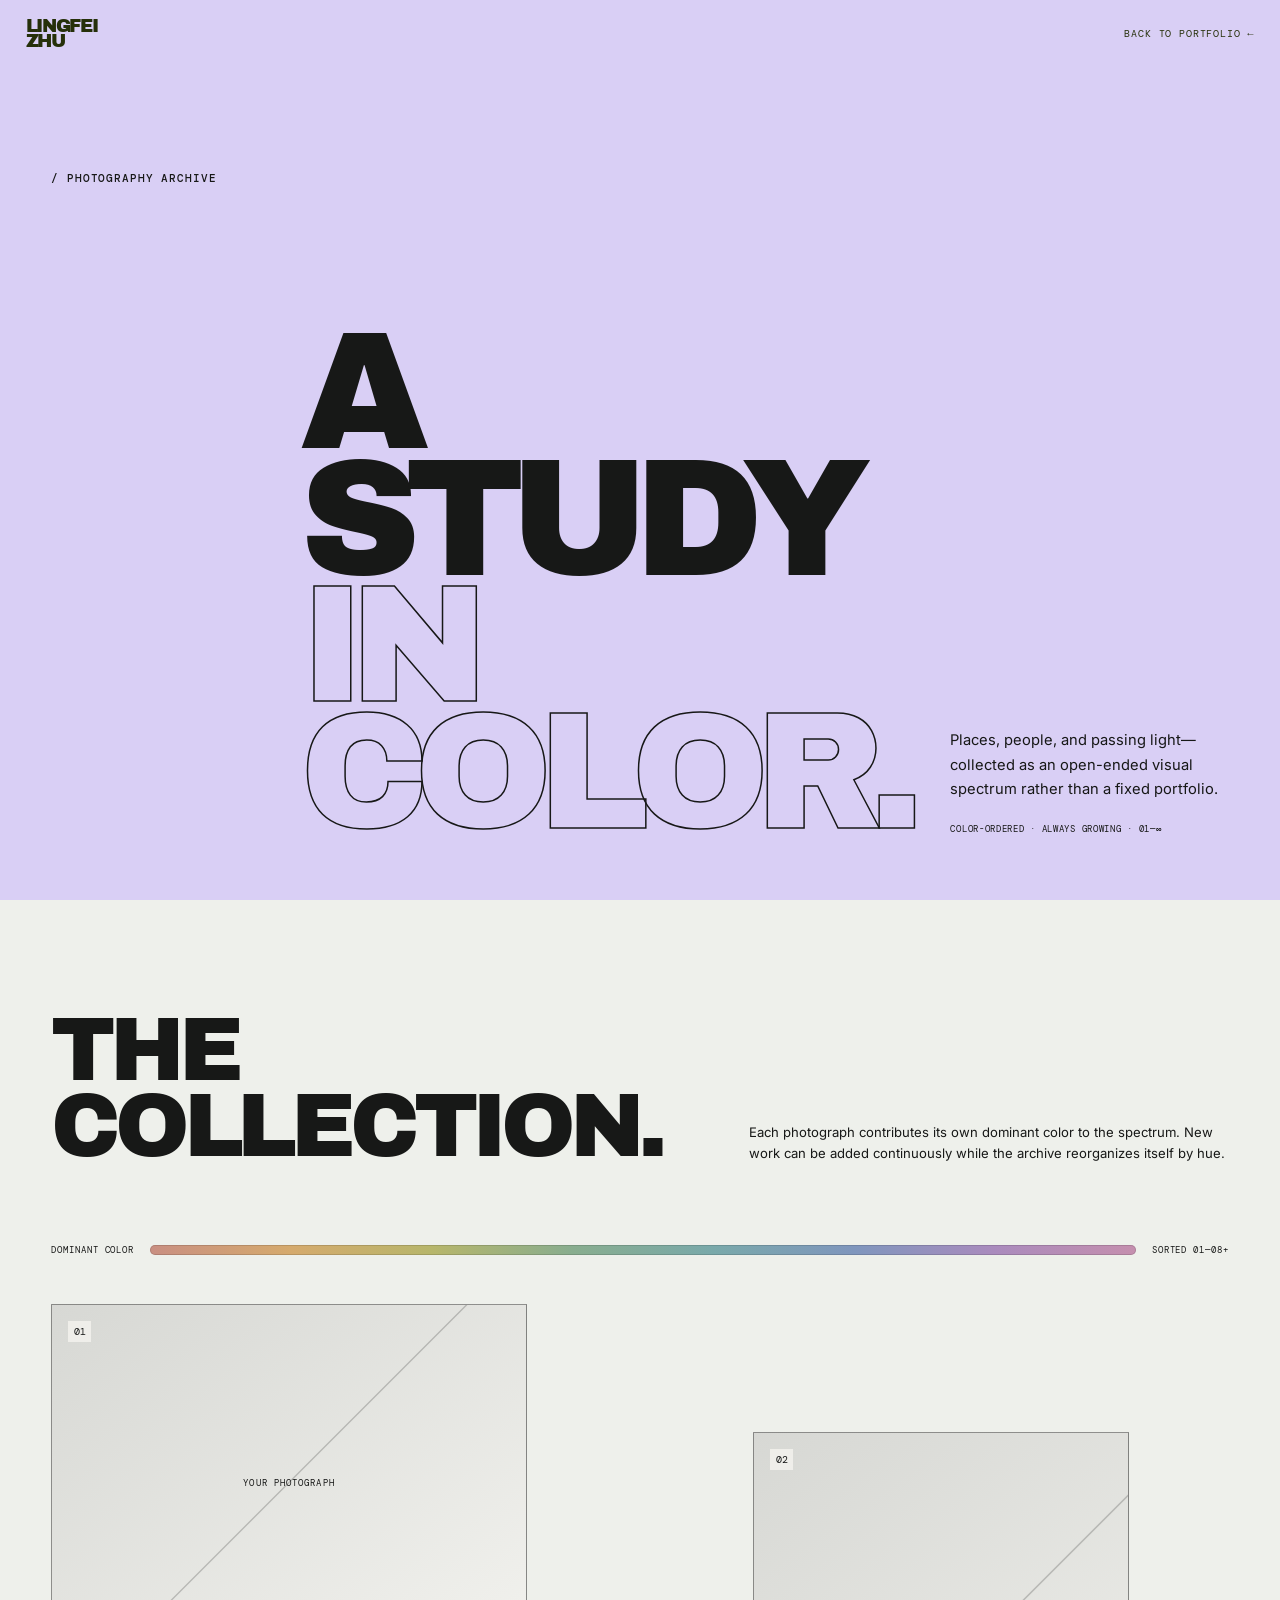
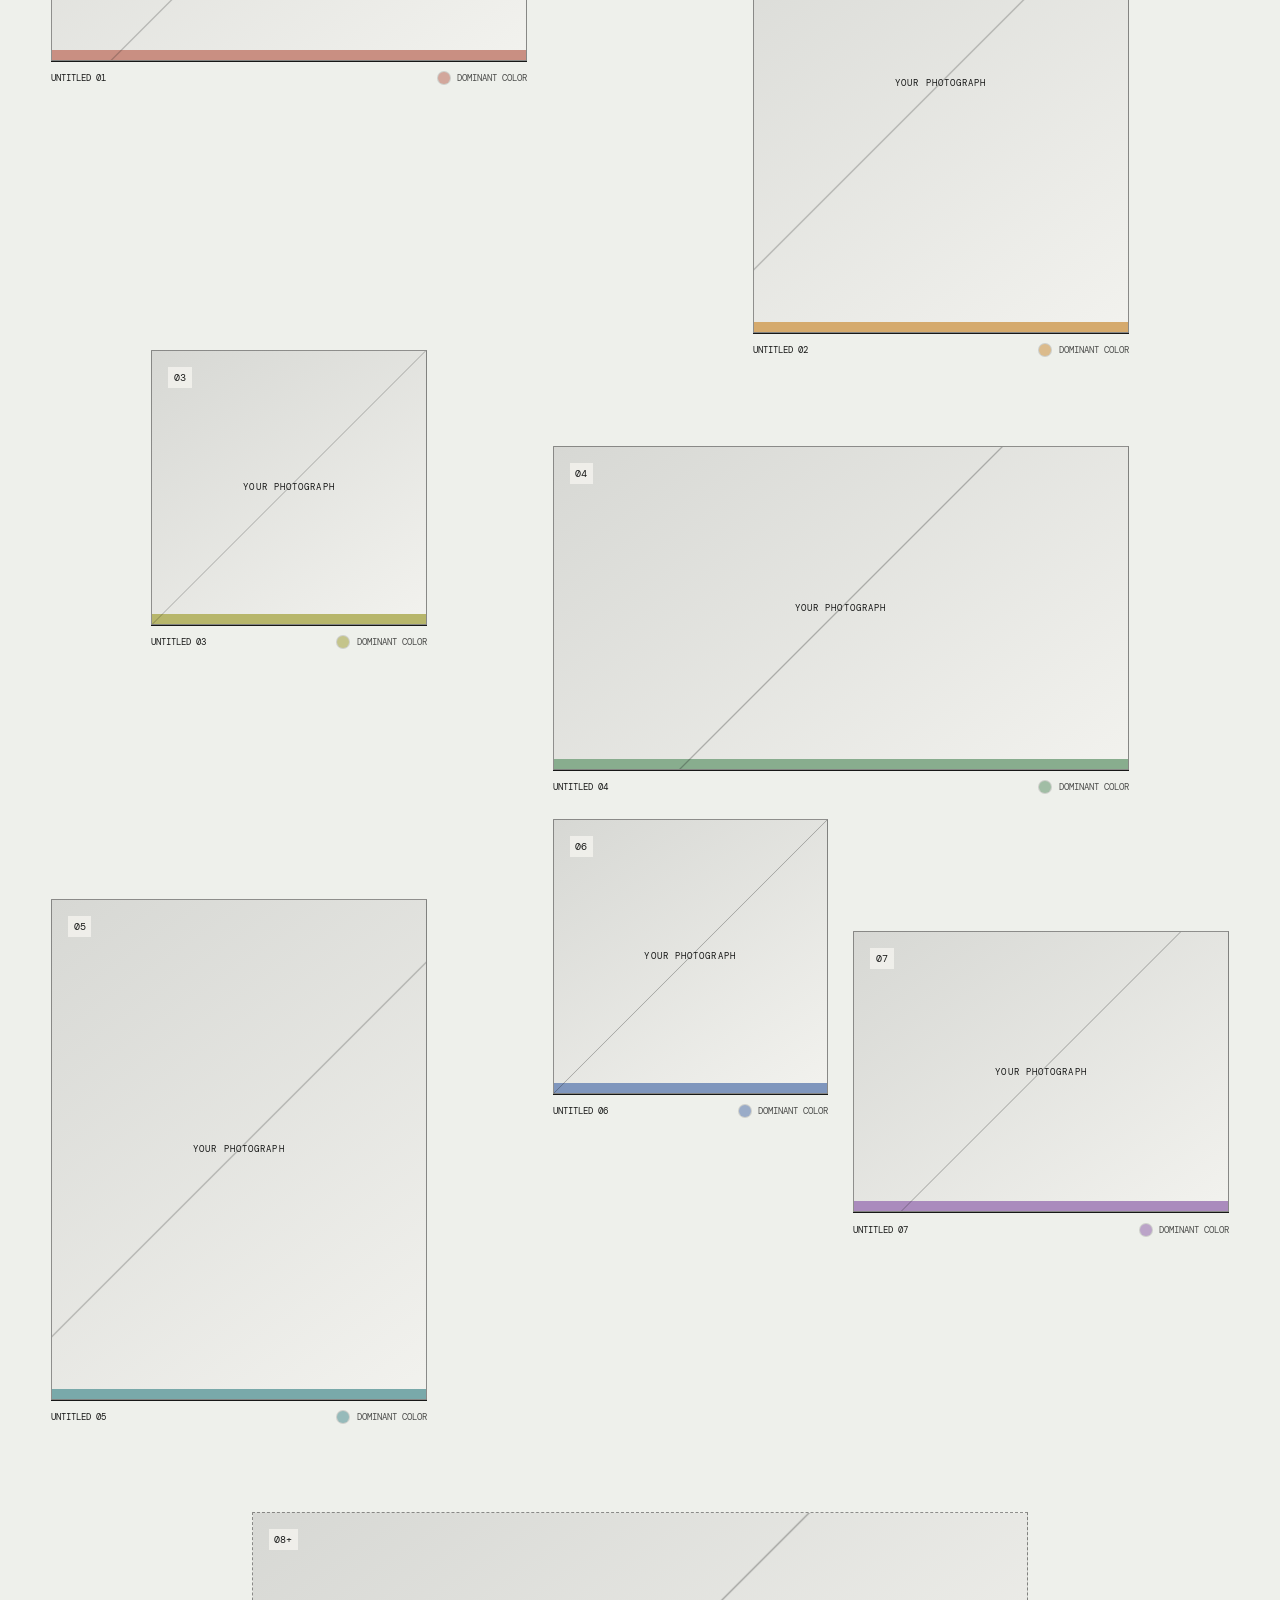
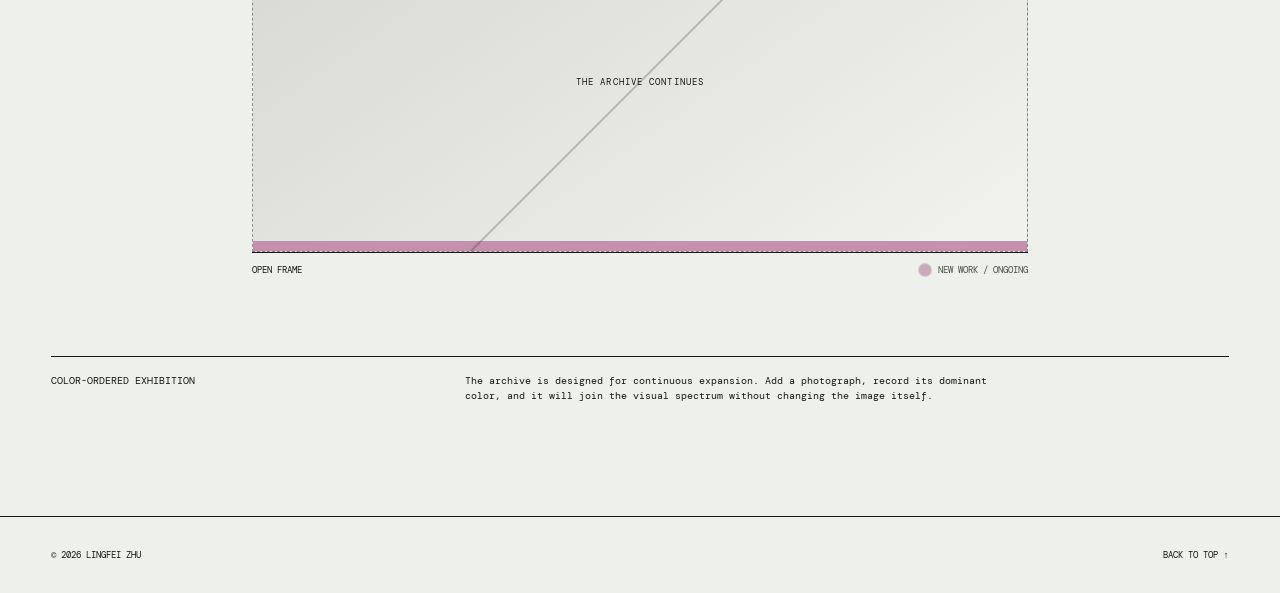
==== photography.html @ 40a11945 "Add photography archive and refine portfolio interactions" ====
<!doctype html>
<html lang="en">
<head>
  <meta charset="UTF-8" />
  <meta name="viewport" content="width=device-width, initial-scale=1.0" />
  <meta name="theme-color" content="#d9cff5" />
  <meta name="description" content="Lingfei Zhu — an evolving photography archive arranged as a study in color." />
  <title>A Study in Color — Lingfei Zhu</title>
  <link rel="preconnect" href="https://fonts.googleapis.com" />
  <link rel="preconnect" href="https://fonts.gstatic.com" crossorigin />
  <link href="https://fonts.googleapis.com/css2?family=Archivo+Black&amp;family=DM+Mono:wght@300;400;500&amp;family=Inter:wght@400;500;600&amp;display=swap" rel="stylesheet" />
  <link rel="stylesheet" href="styles.css?v=profile-8" />
  <script src="photography.js?v=archive-1" defer></script>
</head>
<body class="photo-archive-page">
  <header class="archive-header">
    <a class="archive-wordmark" href="index.html#photography" aria-label="Return to the main portfolio">LINGFEI<br/>ZHU</a>
    <a href="index.html#photography">BACK TO PORTFOLIO ←</a>
  </header>

  <main>
    <section class="archive-hero" aria-labelledby="archive-title">
      <p class="section-label">/ PHOTOGRAPHY ARCHIVE</p>
      <h1 id="archive-title">A STUDY<br/><span>IN COLOR.</span></h1>
      <div class="archive-hero-copy"><p>Places, people, and passing light—collected as an open-ended visual spectrum rather than a fixed portfolio.</p><small>COLOR-ORDERED · ALWAYS GROWING · 01—∞</small></div>
    </section>

    <section class="archive-gallery" aria-labelledby="collection-title">
      <div class="archive-gallery-head"><h2 id="collection-title">THE<br/>COLLECTION.</h2><p>Each photograph contributes its own dominant color to the spectrum. New work can be added continuously while the archive reorganizes itself by hue.</p></div>
      <div class="gallery-spectrum reveal" aria-label="Photographs sorted by their dominant colors"><span>DOMINANT COLOR</span><i data-photo-spectrum></i><span>SORTED 01—08+</span></div>
      <div class="exhibition-grid">
        <figure class="exhibit reveal" data-hue="10" data-color="#c98f82" style="--photo-color:#c98f82"><div><b>01</b><span>YOUR PHOTOGRAPH</span></div><figcaption><em>UNTITLED 01</em><small>DOMINANT COLOR</small></figcaption></figure>
        <figure class="exhibit reveal" data-hue="35" data-color="#d5aa6d" style="--photo-color:#d5aa6d"><div><b>02</b><span>YOUR PHOTOGRAPH</span></div><figcaption><em>UNTITLED 02</em><small>DOMINANT COLOR</small></figcaption></figure>
        <figure class="exhibit reveal" data-hue="72" data-color="#b7b66b" style="--photo-color:#b7b66b"><div><b>03</b><span>YOUR PHOTOGRAPH</span></div><figcaption><em>UNTITLED 03</em><small>DOMINANT COLOR</small></figcaption></figure>
        <figure class="exhibit reveal" data-hue="127" data-color="#88ad8e" style="--photo-color:#88ad8e"><div><b>04</b><span>YOUR PHOTOGRAPH</span></div><figcaption><em>UNTITLED 04</em><small>DOMINANT COLOR</small></figcaption></figure>
        <figure class="exhibit reveal" data-hue="181" data-color="#79a9aa" style="--photo-color:#79a9aa"><div><b>05</b><span>YOUR PHOTOGRAPH</span></div><figcaption><em>UNTITLED 05</em><small>DOMINANT COLOR</small></figcaption></figure>
        <figure class="exhibit reveal" data-hue="219" data-color="#7f96bd" style="--photo-color:#7f96bd"><div><b>06</b><span>YOUR PHOTOGRAPH</span></div><figcaption><em>UNTITLED 06</em><small>DOMINANT COLOR</small></figcaption></figure>
        <figure class="exhibit reveal" data-hue="280" data-color="#aa8bbd" style="--photo-color:#aa8bbd"><div><b>07</b><span>YOUR PHOTOGRAPH</span></div><figcaption><em>UNTITLED 07</em><small>DOMINANT COLOR</small></figcaption></figure>
        <figure class="exhibit reveal" data-hue="328" data-color="#c58fae" style="--photo-color:#c58fae"><div><b>08+</b><span>THE ARCHIVE CONTINUES</span></div><figcaption><em>OPEN FRAME</em><small>NEW WORK / ONGOING</small></figcaption></figure>
      </div>
      <div class="archive-foot reveal"><p>COLOR-ORDERED EXHIBITION</p><p>The archive is designed for continuous expansion. Add a photograph, record its dominant color, and it will join the visual spectrum without changing the image itself.</p></div>
    </section>
  </main>

  <footer class="archive-page-foot"><span>© <span data-year></span> LINGFEI ZHU</span><a href="#archive-title">BACK TO TOP ↑</a></footer>
</body>
</html>
---- styles.css ----
:root{--ink:#171817;--paper:#f5f4ef;--acid:#c9ebd5;--soft:#dce5de;--violet:#cfc4f4;--lavender:#d9cff5;--mint:#c9ebd5;--mono:"DM Mono",monospace;--display:"Archivo Black",sans-serif;--body:"Inter",sans-serif}*{box-sizing:border-box}html{scroll-behavior:smooth}body{margin:0;overflow-x:hidden;background:var(--paper);color:var(--ink);font-family:var(--body)}a{color:inherit;text-decoration:none}button{color:inherit}::selection{background:var(--violet);color:var(--ink)}
.loader{position:fixed;inset:0;z-index:100;display:grid;place-items:center;background:var(--acid);clip-path:inset(0);transition:clip-path 1s cubic-bezier(.77,0,.18,1)}.loader.done{clip-path:inset(0 0 100% 0);pointer-events:none}.loader-mark{font:4.2rem/1 var(--display);letter-spacing:-.12em;transform:skew(-8deg)}.loader-mark span{margin-left:.2em;font-size:1.3rem;vertical-align:top}.loader p{position:absolute;bottom:2rem;font:500 .68rem/1 var(--mono);letter-spacing:.08em}
.site-header{position:fixed;z-index:50;inset:0 0 auto;height:92px;display:flex;align-items:center;justify-content:space-between;padding:15px 2.2vw;color:var(--ink)}.wordmark{position:relative;z-index:2;display:flex;flex-direction:column;color:#fff;font:1.4rem/.77 var(--display);letter-spacing:-.08em;mix-blend-mode:difference}.status{position:relative;z-index:2;display:flex;align-items:center;gap:.6rem;color:#fff;font:.58rem/1 var(--mono);letter-spacing:.08em;mix-blend-mode:difference}.status i{width:7px;height:7px;border-radius:50%;background:var(--mint);box-shadow:0 0 0 5px rgba(201,235,213,.22)}.menu-toggle{position:relative;z-index:2;width:83px;height:48px;display:grid;grid-template-columns:1fr 20px;place-items:center;border:1px solid;border-radius:100px;background:transparent;color:#fff;font:.62rem var(--mono);cursor:pointer;mix-blend-mode:difference}.menu-toggle i{grid-column:2;position:absolute;width:17px;height:1px;background:currentColor;transition:transform .35s}.menu-toggle i:last-child{transform:translateY(5px)}.menu-toggle[aria-expanded=true] i{transform:rotate(45deg)}.menu-toggle[aria-expanded=true] i:last-child{transform:rotate(-45deg)}nav{position:fixed;z-index:1;inset:0;padding:15vh 7vw 6vh;display:flex;flex-direction:column;justify-content:center;background:var(--violet);clip-path:circle(0 at calc(100% - 5vw) 45px);transition:clip-path .8s cubic-bezier(.75,0,.2,1)}nav.open{clip-path:circle(150% at calc(100% - 5vw) 45px)}.site-header:has(nav.open) .wordmark,.site-header:has(nav.open) .status,.site-header:has(nav.open) .menu-toggle{color:var(--ink);mix-blend-mode:normal}nav a{width:max-content;font:clamp(3.2rem,7.5vw,7rem)/.88 var(--display);text-transform:uppercase;letter-spacing:-.085em;transition:transform .25s}nav a:hover{transform:translateX(2vw)}nav a small{display:inline-block;width:3.5rem;font:.65rem var(--mono);letter-spacing:0;vertical-align:top}.nav-foot{margin-top:4vh;font:.64rem/1.5 var(--mono)}
.hero{position:relative;min-height:100svh;padding:20vh 2.2vw 5vh;overflow:hidden}.contour{position:absolute;inset:0;opacity:.5;pointer-events:none}.contour svg{width:100%;height:100%;stroke:#a8aaa2;stroke-width:.8;vector-effect:non-scaling-stroke}.eyebrow,.section-label{position:relative;z-index:2;font:500 .68rem/1 var(--mono);letter-spacing:.08em}.hero h1{position:relative;z-index:2;display:flex;flex-direction:column;width:max-content;margin:5vh 0 0;font:clamp(4.5rem,13.4vw,13rem)/.74 var(--display);letter-spacing:-.095em;text-transform:uppercase}.hero h1 .outline{color:transparent;-webkit-text-stroke:2px var(--ink);transform:translateX(10vw)}.hero h1 span:last-child{transform:translateX(3vw)}.hero-orbit{position:absolute;z-index:3;top:18%;right:7%;width:clamp(130px,17vw,240px);aspect-ratio:1;display:grid;place-items:center;border:1px solid;border-radius:50%;background:var(--acid);animation:float 5s ease-in-out infinite}.hero-orbit b{font:3rem/1 var(--display);letter-spacing:-.12em;transform:skew(-8deg)}.orbit-copy{position:absolute;inset:6px;font:.54rem var(--mono);letter-spacing:.08em;animation:spin 12s linear infinite}.hero-meta{position:absolute;right:4vw;bottom:7vh;z-index:2;width:30vw;min-width:300px}.hero-meta>p{font-size:clamp(1rem,1.45vw,1.35rem);line-height:1.5}.hero-actions{margin-top:1.6rem}.text-link{display:flex;justify-content:space-between;padding:.8rem 0;border-top:1px solid;font:.66rem var(--mono)}.text-link:last-child{border-bottom:1px solid}.hero-index{position:absolute;left:2.2vw;bottom:5vh;font:.6rem var(--mono)}.scroll-cue{position:absolute;bottom:5vh;left:43%;display:flex;align-items:center;gap:.8rem;font:.55rem var(--mono);transform:rotate(-90deg);transform-origin:left center}.scroll-cue i{width:60px;height:1px;background:var(--ink);transform-origin:left;animation:pulse 1.7s ease-in-out infinite}
.section-pad{padding:9rem 4vw}.intro{position:relative;overflow:hidden;background:var(--ink);color:var(--paper)}.intro-copy{max-width:1200px;margin:5rem 0;font:clamp(2.5rem,5.5vw,5.5rem)/1.03 var(--display);letter-spacing:-.06em;text-transform:uppercase}.intro-copy span{color:var(--acid)}.stats{display:grid;grid-template-columns:repeat(4,1fr);gap:1px;margin-bottom:8rem;background:#55574f}.stats article{min-height:220px;padding:1.5rem;display:flex;flex-direction:column;justify-content:space-between;background:var(--ink)}.stats strong{color:var(--acid);font:clamp(3rem,6vw,6rem)/1 var(--display);letter-spacing:-.08em}.stats span{max-width:180px;font:.68rem/1.5 var(--mono);text-transform:uppercase}.ticker{margin-inline:-4vw;padding-block:1rem;overflow:hidden;background:var(--acid);color:var(--ink);white-space:nowrap;transform:rotate(-2deg) scale(1.03)}.ticker div{width:max-content;font:1rem var(--mono);animation:marquee 28s linear infinite}
.section-head{display:grid;grid-template-columns:1fr 2.2fr 1fr;align-items:end;margin-bottom:5rem}.section-head h2,.project h2,.photo-head h2,.contact h2{margin:0;font:clamp(4rem,9vw,9rem)/.78 var(--display);letter-spacing:-.09em}.section-head h2 span,.project h2 span,.photo-head h2 span,.contact h2 span{color:transparent;-webkit-text-stroke:1.5px currentColor}.section-head>p:last-child{font-size:.9rem;line-height:1.6}.education{background:var(--acid)}.education-grid{display:grid;grid-template-columns:1fr 1fr;gap:1.4rem}.education-card{min-height:370px;padding:2rem;display:flex;flex-direction:column;border:1px solid}.education-card:nth-child(2){background:var(--paper)}.edu-year{font:.65rem var(--mono)}.education-card h3{max-width:700px;margin:auto 0 1rem;font:clamp(2.2rem,4vw,4.5rem)/.92 var(--display);letter-spacing:-.06em}.education-card p{margin:0 0 1rem;font-size:1.05rem}.education-card small{font:.62rem/1.5 var(--mono)}
.experience{background:var(--paper)}.timeline{border-top:1px solid}.role{display:grid;grid-template-columns:50px 150px minmax(280px,1.2fr) 1.5fr;gap:1.5rem;padding:2.2rem 0;border-bottom:1px solid}.role-no,.role-date{font:.6rem/1.4 var(--mono)}.role-main h3{margin:0 0 .5rem;font:clamp(1.5rem,2.7vw,3rem)/1 var(--display);letter-spacing:-.05em}.role-main p{margin:0;font-size:.8rem;font-weight:600}.role ul{margin:0;padding-left:1rem;font-size:.84rem;line-height:1.55}.role li+li{margin-top:.5rem}
.project{display:grid;grid-template-columns:minmax(310px,.72fr) minmax(560px,1.28fr);gap:5vw;min-height:100vh;background:var(--violet);color:var(--ink)}.project-copy{align-self:center}.project-copy>p:nth-of-type(2){max-width:650px;font-size:1rem;line-height:1.7}.project-award{margin-top:3rem;padding-top:1rem;display:flex;flex-direction:column;gap:.5rem;border-top:1px solid}.project-award strong{font:1.3rem var(--display)}.project-award span{font:.6rem var(--mono)}.project-visual{position:relative;min-height:680px;overflow:hidden;border:1px solid rgba(23,24,23,.35);background:rgba(245,244,239,.12)}.sonar{position:absolute;inset:50% auto auto 50%;width:min(32vw,480px);aspect-ratio:1;border:1px solid;border-radius:50%;transform:translate(-50%,-50%)}.sonar i{position:absolute;inset:16%;border:1px solid;border-radius:50%}.sonar i:nth-child(2){inset:32%}.sonar i:nth-child(3){inset:48%;background:var(--mint)}.sonar:before,.sonar:after{content:"";position:absolute;background:var(--ink)}.sonar:before{left:50%;top:-15%;width:1px;height:130%}.sonar:after{top:50%;left:-15%;height:1px;width:130%}.sonar b{position:absolute;z-index:2;left:50%;top:50%;color:var(--ink);font:2rem var(--display);transform:translate(-50%,-50%)}.coordinates{position:absolute;left:1.5rem;bottom:1.5rem;font:.62rem/1.6 var(--mono)}.project-hint{position:absolute;right:1.5rem;bottom:1.5rem;margin:0;font:.58rem var(--mono);letter-spacing:.08em}.project-node{position:absolute;z-index:3;width:clamp(170px,15vw,245px);padding:.55rem;border:1px solid var(--ink);background:var(--paper);color:var(--ink);box-shadow:8px 8px 0 rgba(23,24,23,.13);cursor:zoom-in;animation:project-drift 5.4s ease-in-out infinite;animation-delay:var(--delay);transition:box-shadow .25s,scale .25s}.project-node:hover,.project-node:focus-visible{z-index:5;scale:1.045;box-shadow:13px 15px 0 rgba(23,24,23,.18)}.project-node span{display:block;padding:.1rem .15rem .55rem;text-align:left;font:600 .58rem var(--mono)}.project-node img{width:100%;height:135px;display:block;object-fit:cover;border:1px solid rgba(23,24,23,.35)}.node-path{top:7%;right:4%}.node-probability{top:38%;left:3%}.node-search{right:5%;bottom:9%}.node-search img{object-fit:contain;background:#fff}.leaflet-feature{grid-column:1/-1;display:grid;grid-template-columns:.72fr 1.28fr;gap:5vw;margin-top:2rem;padding:clamp(1.5rem,4vw,4rem);border:1px solid;background:var(--mint)}.leaflet-copy{display:flex;flex-direction:column;justify-content:center}.leaflet-copy h3{margin:1.8rem 0;font:clamp(3.2rem,6vw,7rem)/.82 var(--display);letter-spacing:-.075em}.leaflet-copy>p:not(.section-label){max-width:630px;font-size:.95rem;line-height:1.7}.leaflet-copy ul{display:flex;flex-wrap:wrap;gap:.5rem;margin:1.5rem 0 3rem;padding:0;list-style:none}.leaflet-copy li{padding:.55rem .75rem;border:1px solid;border-radius:100px;font:.55rem var(--mono)}.leaflet-copy small{font:.58rem/1.5 var(--mono);letter-spacing:.06em}.leaflet-spread{display:grid;grid-template-columns:1fr 1fr;gap:1.5rem;align-items:center;perspective:1400px}.leaflet-page{position:relative;padding:0;border:1px solid;background:var(--paper);box-shadow:15px 18px 0 rgba(23,24,23,.15);cursor:zoom-in;animation:leaflet-drift 6s ease-in-out infinite;animation-delay:var(--delay);transition:transform .3s,box-shadow .3s}.leaflet-page:first-child{transform:rotateY(4deg) rotate(-1deg)}.leaflet-page:last-child{transform:rotateY(-4deg) rotate(1deg)}.leaflet-page:hover,.leaflet-page:focus-visible{z-index:2;transform:translateY(-8px) rotate(0);box-shadow:20px 25px 0 rgba(23,24,23,.18)}.leaflet-page img{width:100%;display:block;aspect-ratio:8.5/11;object-fit:cover}.leaflet-page span{position:absolute;right:.6rem;bottom:.6rem;padding:.35rem .48rem;background:var(--paper);font:.56rem var(--mono)}.project-lightbox{position:fixed;z-index:120;inset:0;display:grid;grid-template-columns:70px minmax(0,1fr) 70px;align-items:center;padding:5rem 2vw 2rem;background:rgba(23,24,23,.93);color:var(--paper);opacity:0;visibility:hidden;transition:opacity .3s,visibility .3s}.project-lightbox.open{opacity:1;visibility:visible}.project-lightbox figure{height:100%;min-height:0;margin:0;display:grid;grid-template-rows:minmax(0,1fr) auto}.project-lightbox figure img{width:100%;height:100%;min-height:0;object-fit:contain}.project-lightbox figcaption{display:flex;justify-content:space-between;gap:1rem;padding-top:1rem;font:.65rem var(--mono);letter-spacing:.04em}.lightbox-close{position:absolute;top:1.5rem;right:2vw;padding:.7rem 1rem;border:1px solid currentColor;border-radius:100px;background:transparent;color:inherit;font:.62rem var(--mono);cursor:pointer}.lightbox-nav{width:48px;aspect-ratio:1;margin:auto;border:1px solid currentColor;border-radius:50%;background:transparent;color:inherit;font-size:1.2rem;cursor:pointer;transition:background .25s,color .25s}.lightbox-nav:hover{background:var(--mint);color:var(--ink)}
.skills{background:var(--paper)}.skill-list{border-top:1px solid}.skill-list article{display:grid;grid-template-columns:60px 1fr 1.4fr;align-items:center;gap:1rem;padding:1.6rem 0;border-bottom:1px solid}.skill-list span{font:.62rem var(--mono)}.skill-list h3{margin:0;font:clamp(1.4rem,2.8vw,3rem) var(--display);letter-spacing:-.05em}.skill-list p{margin:0;font:.75rem/1.6 var(--mono)}
.photography{background:#eef0eb}.photo-head{display:grid;grid-template-columns:1fr 2.2fr 1fr;align-items:end;margin-bottom:5rem}.photo-head h2{grid-column:2}.photo-head>p:last-child{font-size:.9rem;line-height:1.6}.gallery-spectrum{display:grid;grid-template-columns:auto 1fr auto;align-items:center;gap:1rem;margin-bottom:3rem;font:.58rem var(--mono);letter-spacing:.1em}.gallery-spectrum i{height:10px;border-radius:20px;background:linear-gradient(90deg,#c98f82,#d5aa6d,#b7b66b,#88ad8e,#79a9aa,#7f96bd,#aa8bbd,#c58fae);box-shadow:inset 0 0 0 1px rgba(23,24,23,.15)}.exhibition-grid{display:grid;grid-template-columns:repeat(12,1fr);grid-auto-flow:dense;gap:clamp(1rem,2vw,2rem);align-items:start}.exhibit{margin:0}.exhibit>div{position:relative;display:grid;place-items:center;overflow:hidden;border:1px solid rgba(23,24,23,.45);background:linear-gradient(145deg,#d7d8d4,#f2f2ee);box-shadow:inset 0 -10px var(--photo-color)}.exhibit>div:after{content:"";position:absolute;inset:0;background:linear-gradient(135deg,transparent 49.8%,rgba(23,24,23,.28) 50%,transparent 50.2%)}.exhibit>div:has(img):after{display:none}.exhibit img{width:100%;height:100%;display:block;object-fit:cover}.exhibit b{position:absolute;z-index:1;top:1rem;left:1rem;padding:.25rem .35rem;background:rgba(245,244,239,.8);font:.62rem var(--mono)}.exhibit span{position:relative;z-index:1;font:.57rem var(--mono);letter-spacing:.12em}.exhibit figcaption{display:flex;justify-content:space-between;gap:1rem;padding-top:.65rem;border-top:1px solid;font:.56rem var(--mono)}.exhibit figcaption em{font-style:normal}.exhibit figcaption small{display:flex;align-items:center;gap:.45rem;font:inherit;opacity:.75;text-align:right}.exhibit figcaption small:before{content:"";width:.75rem;height:.75rem;border-radius:50%;background:var(--photo-color);box-shadow:0 0 0 1px rgba(23,24,23,.2)}.exhibit:nth-child(1){grid-column:1/span 5}.exhibit:nth-child(1)>div{aspect-ratio:4/3}.exhibit:nth-child(2){grid-column:8/span 4;margin-top:8rem}.exhibit:nth-child(2)>div{aspect-ratio:3/4}.exhibit:nth-child(3){grid-column:2/span 3;margin-top:-2rem}.exhibit:nth-child(3)>div{aspect-ratio:1}.exhibit:nth-child(4){grid-column:6/span 6;margin-top:4rem}.exhibit:nth-child(4)>div{aspect-ratio:16/9}.exhibit:nth-child(5){grid-column:1/span 4;margin-top:5rem}.exhibit:nth-child(5)>div{aspect-ratio:3/4}.exhibit:nth-child(6){grid-column:6/span 3}.exhibit:nth-child(6)>div{aspect-ratio:1}.exhibit:nth-child(7){grid-column:9/span 4;margin-top:7rem}.exhibit:nth-child(7)>div{aspect-ratio:4/3}.exhibit:nth-child(8){grid-column:3/span 8;margin-top:4rem}.exhibit:nth-child(8)>div{aspect-ratio:16/7;border-style:dashed}.archive-foot{display:grid;grid-template-columns:1fr 2fr;gap:2rem;margin-top:5rem;padding-top:1rem;border-top:1px solid;font:.62rem/1.6 var(--mono)}.archive-foot p{margin:0}.archive-foot p:last-child{max-width:540px}
.contact{position:relative;overflow:hidden;background:var(--ink);color:var(--paper)}.contact-track{position:absolute;top:5rem;white-space:nowrap;color:#2f312b;font:9vw/.8 var(--display);letter-spacing:-.07em;animation:marquee 30s linear infinite reverse}.contact-inner{position:relative;padding:17rem 4vw 3rem}.contact h2{margin:3rem 0 5rem}.contact h2 span{color:var(--acid);-webkit-text-stroke:0}.contact-links{border-top:1px solid #66685f}.contact-button{display:flex;justify-content:space-between;align-items:center;padding:1.2rem 0;border-bottom:1px solid #66685f;font:clamp(1.1rem,2.2vw,2rem) var(--mono)}.contact-button b{width:56px;height:56px;display:grid;place-items:center;border-radius:50%;background:var(--acid);color:var(--ink);transition:transform .3s}.contact-button:hover b{transform:rotate(45deg)}.contact-foot{margin-top:7rem;display:grid;grid-template-columns:1fr 1fr 1fr;font:.6rem var(--mono)}.contact-foot p:nth-child(2){text-align:center}.contact-foot a{text-align:right}.reveal{opacity:0;transform:translateY(40px);transition:opacity .9s ease,transform .9s cubic-bezier(.2,.7,.2,1)}.reveal.in-view{opacity:1;transform:translateY(0)}
@keyframes marquee{to{transform:translateX(-50%)}}@keyframes spin{to{transform:rotate(360deg)}}@keyframes float{50%{transform:translateY(-16px) rotate(3deg)}}@keyframes pulse{50%{transform:scaleX(.35)}}@keyframes project-drift{0%,100%{translate:0 0;rotate:-.4deg}50%{translate:0 calc(var(--drift) * -1);rotate:.7deg}}@keyframes leaflet-drift{0%,100%{translate:0 0}50%{translate:0 -8px}}
@media(max-width:820px){.site-header{height:75px;padding-inline:18px}.status{display:none}nav{padding-inline:18px}nav a{font-size:12vw}.hero{min-height:840px;padding:18vh 18px 3rem}.hero h1{margin-top:4rem;font-size:clamp(4rem,20vw,7rem)}.hero h1 .outline,.hero h1 span:last-child{transform:none}.hero-orbit{top:12%;right:-35px;width:135px}.hero-meta{left:18px;right:auto;bottom:5rem;width:calc(100% - 36px);min-width:0}.scroll-cue{display:none}.section-pad{padding:6rem 18px}.intro-copy{margin-block:4rem}.stats{grid-template-columns:1fr 1fr}.stats article{min-height:170px}.section-head,.photo-head{display:block}.section-head h2,.photo-head h2{margin:2rem 0}.education-grid{grid-template-columns:1fr}.education-card{min-height:300px}.role{grid-template-columns:34px 1fr}.role-date{text-align:right}.role-main,.role ul{grid-column:2}.project{grid-template-columns:1fr;min-height:0}.project-visual{min-height:610px}.sonar{width:70vw}.project-node{width:46%;animation-duration:6s}.project-node img{height:110px}.node-path{top:5%;right:3%}.node-probability{top:35%;left:3%}.node-search{right:3%;bottom:8%}.project-hint{right:1rem;bottom:1rem}.coordinates{left:1rem;bottom:1rem}.leaflet-feature{grid-column:1;grid-template-columns:1fr;margin-inline:-18px;padding:4rem 18px}.leaflet-spread{gap:.6rem}.leaflet-page{box-shadow:7px 9px 0 rgba(23,24,23,.14)}.project-lightbox{grid-template-columns:48px minmax(0,1fr) 48px;padding:4.5rem 0 1.2rem}.lightbox-nav{width:38px}.project-lightbox figcaption{padding-inline:.8rem}.skill-list article{grid-template-columns:36px 1fr}.skill-list p{grid-column:2}.gallery-spectrum{grid-template-columns:auto 1fr auto;gap:.6rem}.gallery-spectrum span{font-size:.48rem}.exhibition-grid{grid-template-columns:repeat(2,1fr);gap:1.5rem 1rem}.exhibit{grid-column:auto!important;margin-top:0!important}.exhibit:nth-child(3n+2){margin-top:4rem!important}.exhibit>div{aspect-ratio:4/3}.exhibit:nth-child(2)>div,.exhibit:nth-child(5)>div{aspect-ratio:3/4}.exhibit:nth-child(8){grid-column:1/3!important}.archive-foot{grid-template-columns:1fr}.contact-inner{padding:12rem 18px 2rem}.contact-button b{width:44px;height:44px}.contact-foot{grid-template-columns:1fr 1fr;gap:1.5rem}.contact-foot p:nth-child(2){display:none}}
@media(prefers-reduced-motion:reduce){html{scroll-behavior:auto}*,*:before,*:after{animation-duration:.01ms!important;animation-iteration-count:1!important;transition-duration:.01ms!important}}
.workflow-feature{grid-column:1/-1;display:grid;grid-template-columns:.62fr 1.38fr;gap:4vw;align-items:center;padding:clamp(1.5rem,4vw,4rem);border:1px solid;background:var(--paper)}
.workflow-copy h3{margin:1.8rem 0;font:clamp(3rem,5.5vw,6.5rem)/.84 var(--display);letter-spacing:-.075em}.workflow-copy>p:not(.section-label){max-width:600px;font-size:.93rem;line-height:1.7}.workflow-copy>div{display:flex;flex-wrap:wrap;gap:.45rem;margin-top:2rem}.workflow-copy span{padding:.5rem .65rem;border:1px solid;border-radius:100px;font:.53rem var(--mono)}
.workflow-board{position:relative;padding:.8rem;border:1px solid;background:#fff;box-shadow:16px 18px 0 var(--violet);cursor:zoom-in;animation:workflow-drift 6.5s ease-in-out infinite;animation-delay:var(--delay);transition:transform .3s,box-shadow .3s}.workflow-board:hover,.workflow-board:focus-visible{transform:translateY(-8px) rotate(.3deg);box-shadow:22px 27px 0 var(--violet)}.workflow-board img{width:100%;display:block}.workflow-board span{position:absolute;right:1.2rem;bottom:1.2rem;padding:.55rem .7rem;background:var(--ink);color:var(--paper);font:.56rem var(--mono)}
@keyframes workflow-drift{0%,100%{translate:0 0;rotate:-.15deg}50%{translate:0 -7px;rotate:.25deg}}
@media(max-width:820px){.workflow-feature{grid-column:1;grid-template-columns:1fr;margin-inline:-18px;padding:4rem 18px}.workflow-board{box-shadow:8px 10px 0 var(--violet)}.workflow-board span{right:.8rem;bottom:.8rem;max-width:75%;font-size:.48rem}}
@media(prefers-reduced-motion:reduce){.workflow-board{animation:none}}
.section-head h2 span,.project h2 span,.photo-head h2 span{-webkit-text-stroke:1.5px var(--ink)!important}
.project h2 span{color:var(--paper)!important}
.intro-copy{max-width:1050px;margin:4.5rem 0 3.5rem;font-size:clamp(3.2rem,6.7vw,7rem);line-height:.96;letter-spacing:-.065em;text-transform:none}.intro-copy span{display:block;margin-top:.08em}
.intro-pillars{display:grid;grid-template-columns:repeat(4,1fr);margin-bottom:6rem;border-block:1px solid #55574f}.intro-pillars article{position:relative;min-height:190px;padding:1.4rem 1.5rem;display:flex;flex-direction:column}.intro-pillars article+article{border-left:1px solid #55574f}.intro-pillars b{color:var(--acid);font:.6rem var(--mono)}.intro-pillars h3{margin:auto 0 .7rem;color:var(--paper);font:clamp(1.35rem,2.4vw,2.5rem)/1 var(--display);letter-spacing:-.045em}.intro-pillars p{max-width:250px;margin:0;color:#b8bab2;font:.78rem/1.55 var(--body)}
@media(max-width:820px){.intro-copy{margin:4rem 0 3rem;font-size:clamp(3rem,14vw,5.8rem)}.intro-pillars{grid-template-columns:1fr 1fr;margin-bottom:4rem}.intro-pillars article{min-height:170px;padding:1.1rem}.intro-pillars article+article{border-left:0}.intro-pillars article:nth-child(even){border-left:1px solid #55574f}.intro-pillars article:nth-child(n+3){border-top:1px solid #55574f}.intro-pillars h3{font-size:1.6rem}.intro-pillars p{font-size:.73rem}}
.intro-pillars{gap:1rem;border:0;background:transparent}.intro-pillars article,.intro-pillars article+article{min-height:220px;padding:0;border:0}.intro-card{width:100%;height:220px;padding:0;border:0;background:transparent;color:inherit;font:inherit;text-align:left;cursor:pointer;perspective:1100px}.intro-card-inner{position:relative;width:100%;height:100%;display:block;transform-style:preserve-3d;transition:transform .65s cubic-bezier(.2,.75,.2,1)}.intro-card:hover .intro-card-inner,.intro-card:focus-visible .intro-card-inner,.intro-card[aria-pressed="true"] .intro-card-inner{transform:rotateY(180deg)}.intro-card:focus-visible{outline:2px solid var(--acid);outline-offset:4px}.intro-card-face{position:absolute;inset:0;padding:1.35rem;display:flex;flex-direction:column;border:1px solid #55574f;backface-visibility:hidden;-webkit-backface-visibility:hidden}.intro-card-front{justify-content:space-between;background:#222421}.intro-card-front b{font:.6rem var(--mono)}.intro-card-front strong{font:clamp(1.8rem,3vw,3.2rem)/1 var(--display);letter-spacing:-.055em}.intro-card-face small{font:.51rem var(--mono);letter-spacing:.06em}.intro-card-front small{color:#898c83}.intro-card-back{justify-content:space-between;background:var(--acid);color:var(--ink);transform:rotateY(180deg)}.intro-card-back b{color:var(--ink);font:.57rem var(--mono)}.intro-card-back>span{max-width:240px;font:600 clamp(1rem,1.45vw,1.35rem)/1.3 var(--body);letter-spacing:-.025em}.intro-card-back small{padding-top:.8rem;border-top:1px solid rgba(23,24,23,.4)}
@media(max-width:820px){.intro-pillars{gap:.7rem}.intro-pillars article,.intro-pillars article+article{min-height:185px;border:0}.intro-card{height:185px}.intro-card-face{padding:1rem}.intro-card-front strong{font-size:clamp(1.35rem,6vw,2rem)}.intro-card-back>span{font-size:.88rem}.intro-card-face small{font-size:.43rem}}
@media(prefers-reduced-motion:reduce){.intro-card-inner{transition:none}}
.stats em{font:500 .55rem var(--mono);font-style:normal;letter-spacing:.09em;color:#85887f}.stats strong{white-space:nowrap}.stats article:nth-child(4){background:#20251f}.stats article:nth-child(4) em{color:var(--acid)}

/* Education marks + experience capability chain */
.education-card{position:relative;isolation:isolate;overflow:hidden}.education-card>*:not(.edu-emblem){position:relative;z-index:1}.edu-emblem{position:absolute;z-index:0;top:1.35rem;right:1.55rem;width:clamp(112px,13vw,175px);height:clamp(112px,13vw,175px);object-fit:contain;filter:grayscale(1) brightness(0);opacity:.13;mix-blend-mode:multiply;transition:opacity .35s,transform .5s}.education-card--usc .edu-emblem{padding:.25rem}.education-card:hover .edu-emblem{opacity:.28;transform:scale(1.035)}.education-card--usc:after,.education-card--suda:after{content:"";position:absolute;inset:auto 0 0;height:8px;background:var(--violet)}.education-card--suda:after{background:var(--mint)}

.experience{overflow:hidden}.experience-chain{border-top:1px solid}.chain-map{--active-step:0;position:relative;display:grid;grid-template-columns:repeat(4,1fr);padding:3rem 0 2.4rem}.chain-map:before,.chain-progress{content:"";position:absolute;left:12.5%;right:12.5%;top:4.24rem;height:2px;background:#c9cbc4}.chain-progress{right:auto;width:calc((75% / 3) * var(--active-step));background:var(--ink);transition:width .55s cubic-bezier(.2,.75,.2,1)}.chain-node{position:relative;z-index:1;display:grid;justify-items:center;gap:.55rem;padding:0;border:0;background:transparent;font:inherit;cursor:pointer}.chain-node:before{content:"";width:12px;aspect-ratio:1;margin-bottom:.65rem;border:2px solid var(--paper);border-radius:50%;background:#aeb1a9;box-shadow:0 0 0 1px #aeb1a9;transition:transform .3s,background .3s,box-shadow .3s}.chain-node span,.chain-node small{font:.52rem var(--mono);letter-spacing:.07em}.chain-node b{font:clamp(.75rem,1.2vw,1rem) var(--display);letter-spacing:-.02em}.chain-node.is-active:before{background:var(--ink);box-shadow:0 0 0 1px var(--ink),0 0 0 7px var(--violet);transform:scale(1.12)}.chain-node.is-active b{background:var(--ink);color:var(--paper);padding:.28rem .45rem}.chain-stage{min-height:430px;display:grid;grid-template-columns:.35fr 1.45fr .72fr;gap:clamp(2rem,5vw,6rem);padding:clamp(2rem,5vw,5rem);background:var(--ink);color:var(--paper)}.chain-stage-index{display:flex;flex-direction:column;justify-content:space-between}.chain-stage-index span{font:clamp(5rem,10vw,11rem)/.75 var(--display);letter-spacing:-.1em;color:var(--violet)}.chain-stage-index small,.chain-kicker,.chain-stage-bridge span{font:.55rem var(--mono);letter-spacing:.1em}.chain-stage-copy{align-self:center}.chain-kicker{margin:0 0 1.25rem;color:var(--mint)}.chain-stage-copy h3{max-width:850px;margin:0;font:clamp(2.2rem,4.4vw,5.4rem)/.94 var(--display);letter-spacing:-.06em}.chain-role{margin:1.2rem 0 2rem;color:#bbbdb6;font:.68rem var(--mono);text-transform:uppercase}.chain-summary{max-width:700px;margin:0 0 1.7rem;font:600 clamp(1rem,1.5vw,1.35rem)/1.45 var(--body);letter-spacing:-.02em}.chain-stage-copy ul{display:grid;grid-template-columns:1fr 1fr;gap:1rem;margin:0;padding:0;list-style:none}.chain-stage-copy li{padding-top:.8rem;border-top:1px solid #575951;color:#c9cbc4;font:.73rem/1.55 var(--body)}.chain-stage-bridge{align-self:stretch;display:flex;flex-direction:column;padding-left:1.5rem;border-left:1px solid #575951}.chain-stage-bridge strong{margin:auto 0;font:600 clamp(1rem,1.5vw,1.35rem)/1.35 var(--body)}.chain-stage-bridge i{align-self:flex-end;color:var(--mint);font:4rem/1 var(--body);font-style:normal}.chain-language{display:grid;grid-template-columns:1fr auto 1fr auto 1fr auto 1fr;align-items:center;gap:1rem;padding:1.2rem;border:1px solid;border-top:0;font:.53rem var(--mono);letter-spacing:.07em;text-align:center}.chain-language i{font-style:normal;color:#7d8078}.chain-stage.is-switching .chain-stage-copy,.chain-stage.is-switching .chain-stage-bridge{animation:chain-in .45s both}@keyframes chain-in{from{opacity:0;transform:translateY(18px)}to{opacity:1;transform:none}}
@media(max-width:820px){.edu-emblem{top:1rem;right:1rem;width:112px;height:112px}.chain-map{overflow-x:auto;grid-template-columns:repeat(4,minmax(125px,1fr));margin-inline:-18px;padding-inline:18px}.chain-map:before,.chain-progress{display:none}.chain-node{min-width:125px}.chain-stage{grid-template-columns:1fr;padding:2rem 1.25rem;gap:2rem}.chain-stage-index{flex-direction:row;align-items:end}.chain-stage-index span{font-size:5rem}.chain-stage-copy ul{grid-template-columns:1fr}.chain-stage-bridge{min-height:150px}.chain-language{overflow-x:auto;grid-template-columns:repeat(7,max-content);justify-content:start;margin-inline:-18px;border-inline:0;padding-inline:18px}}

/* Scroll-responsive radial model gallery */
.project-visual{min-height:760px;overflow:visible}.project-visual:before{content:"";position:absolute;z-index:0;inset:7%;border:1px dashed rgba(23,24,23,.2);border-radius:50%;opacity:calc(.15 + var(--scatter,0) * .5);transform:scale(calc(.72 + var(--scatter,0) * .28));transition:opacity .12s linear,transform .12s linear}.project-visual .sonar{z-index:1;transform:translate(-50%,-50%) scale(calc(.86 + var(--scatter,0) * .14));transition:transform .12s linear}.project-visual .sonar i:nth-child(3){transform:scale(calc(1 - var(--scatter,0) * .18));transition:transform .12s linear}.project-visual .project-node{left:50%;top:50%;right:auto;bottom:auto;width:var(--node-width,clamp(155px,13vw,215px));animation:none;opacity:var(--node-opacity,.28);pointer-events:none;transform:translate(calc(-50% + var(--scatter-tx,0px)),calc(-50% + var(--scatter-ty,0px))) scale(var(--node-scale,.34)) rotate(var(--node-rotation,0deg));transform-origin:center;will-change:transform,opacity;transition:box-shadow .25s,scale .25s}.project-visual .project-node.is-scattered{pointer-events:auto}.project-visual .project-node:hover,.project-visual .project-node:focus-visible{scale:1.055}.project-visual .node-bathymetry{--node-width:clamp(175px,14vw,230px);--node-angle:-2deg}.project-visual .node-path{--node-width:clamp(195px,16vw,260px);--node-angle:2.2deg}.project-visual .node-uncertainty{--node-width:clamp(155px,12vw,195px);--node-angle:1.5deg}.project-visual .node-probability{--node-width:clamp(170px,13vw,215px);--node-angle:-1.8deg}.project-visual .node-search{--node-width:clamp(185px,15vw,245px);--node-angle:.8deg}.project-visual .project-node img{height:auto;aspect-ratio:1.55/1;object-fit:contain;background:#fff}.project-visual .node-search img{aspect-ratio:1.7/1}.project-visual .coordinates,.project-visual .project-hint{z-index:6}.project-hint{max-width:220px;text-align:right}
@media(max-width:820px){.project-visual{min-height:690px;margin-inline:-18px;overflow:hidden;border-inline:0}.project-visual:before{inset:10% -12%}.project-visual .sonar{width:min(78vw,350px)}.project-visual .project-node{width:var(--mobile-node-width,145px)}.project-visual .node-bathymetry{--mobile-node-width:150px}.project-visual .node-path{--mobile-node-width:165px}.project-visual .node-uncertainty{--mobile-node-width:132px}.project-visual .node-probability{--mobile-node-width:145px}.project-visual .node-search{--mobile-node-width:160px}.project-visual .project-node span{font-size:.48rem}.project-hint{display:none}}
@media(prefers-reduced-motion:reduce){.project-visual .project-node,.project-visual:before,.project-visual .sonar{transition:none}}

/* Photography portal on the main portfolio */
.photography-entry{position:relative;overflow:hidden;background:#eef0eb}.photo-entry-link{position:relative;display:block;min-height:68vh;padding:clamp(1.5rem,3vw,3rem);border:1px solid;isolation:isolate}.photo-entry-link:before{content:"";position:absolute;z-index:-1;inset:0;background:linear-gradient(115deg,var(--mint),var(--lavender));clip-path:inset(100% 0 0);transition:clip-path .65s cubic-bezier(.2,.75,.2,1)}.photo-entry-link:hover:before,.photo-entry-link:focus-visible:before{clip-path:inset(0)}.photo-entry-link:focus-visible{outline:3px solid var(--ink);outline-offset:5px}.photo-entry-top,.photo-entry-bottom{display:flex;justify-content:space-between;gap:2rem}.photo-entry-top>span{font:.55rem var(--mono);letter-spacing:.08em}.photo-entry-link h2{margin:clamp(4rem,8vw,8rem) 0 3rem;font:clamp(4.5rem,10vw,11rem)/.79 var(--display);letter-spacing:-.08em}.photo-entry-link h2 span{color:transparent;-webkit-text-stroke:1.5px var(--ink)}.photo-entry-spectrum{padding-block:1.2rem;border-block:1px solid}.photo-entry-spectrum i{display:block;height:14px;border-radius:20px;background:linear-gradient(90deg,#c98f82,#d5aa6d,#b7b66b,#88ad8e,#79a9aa,#7f96bd,#aa8bbd,#c58fae);transform-origin:left;transition:transform .65s cubic-bezier(.2,.75,.2,1)}.photo-entry-link:hover .photo-entry-spectrum i,.photo-entry-link:focus-visible .photo-entry-spectrum i{transform:scaleX(.82)}.photo-entry-bottom{align-items:flex-end;margin-top:2rem}.photo-entry-bottom p{max-width:540px;margin:0;font-size:.9rem;line-height:1.6}.photo-entry-bottom strong{display:flex;align-items:center;gap:1.2rem;font:.68rem var(--mono);letter-spacing:.06em}.photo-entry-bottom b{width:58px;aspect-ratio:1;display:grid;place-items:center;border-radius:50%;background:var(--ink);color:var(--paper);font:1.2rem var(--body);transition:transform .35s}.photo-entry-link:hover .photo-entry-bottom b,.photo-entry-link:focus-visible .photo-entry-bottom b{transform:rotate(45deg) scale(1.08)}

/* Separate photography archive */
.photo-archive-page{background:#eef0eb}.archive-header{position:fixed;z-index:30;inset:0 0 auto;display:flex;align-items:center;justify-content:space-between;padding:1.2rem 2vw;mix-blend-mode:difference;color:#fff}.archive-header>a{font:.65rem var(--mono);letter-spacing:.08em}.archive-header .archive-wordmark{font:1.15rem/.8 var(--display);letter-spacing:-.07em}.archive-hero{min-height:100vh;display:grid;grid-template-columns:.7fr 2fr .9fr;align-items:end;gap:2rem;padding:18vh 4vw 4rem;background:var(--lavender)}.archive-hero .section-label{align-self:start}.archive-hero h1{margin:0;font:clamp(5rem,13vw,14rem)/.76 var(--display);letter-spacing:-.09em}.archive-hero h1 span{display:block;color:transparent;-webkit-text-stroke:1.5px var(--ink)}.archive-hero-copy{align-self:end}.archive-hero-copy p{font:.92rem/1.65 var(--body)}.archive-hero-copy small{font:.55rem var(--mono);letter-spacing:.08em}.archive-gallery{padding:7rem 4vw;background:#eef0eb}.archive-gallery-head{display:flex;justify-content:space-between;align-items:end;gap:2rem;margin-bottom:5rem}.archive-gallery-head h2{margin:0;font:clamp(3rem,7vw,7rem)/.85 var(--display);letter-spacing:-.07em}.archive-gallery-head p{max-width:480px;margin:0;font:.82rem/1.6 var(--body)}.archive-page-foot{display:flex;justify-content:space-between;gap:2rem;padding:2rem 4vw;border-top:1px solid;font:.58rem var(--mono)}
@media(max-width:820px){.photo-entry-link{min-height:560px;padding:1.25rem}.photo-entry-top>span{max-width:150px;text-align:right}.photo-entry-link h2{margin:7rem 0 3rem;font-size:clamp(4rem,20vw,7rem)}.photo-entry-bottom{display:block}.photo-entry-bottom strong{justify-content:space-between;margin-top:2.5rem}.archive-header{padding:1.2rem 18px}.archive-hero{grid-template-columns:1fr;align-content:end;padding:9rem 18px 3rem}.archive-hero .section-label{align-self:auto}.archive-hero h1{font-size:clamp(4.2rem,21vw,7rem)}.archive-gallery{padding:6rem 18px}.archive-gallery-head{display:block}.archive-gallery-head h2{margin-bottom:2rem}.archive-page-foot{padding-inline:18px}}
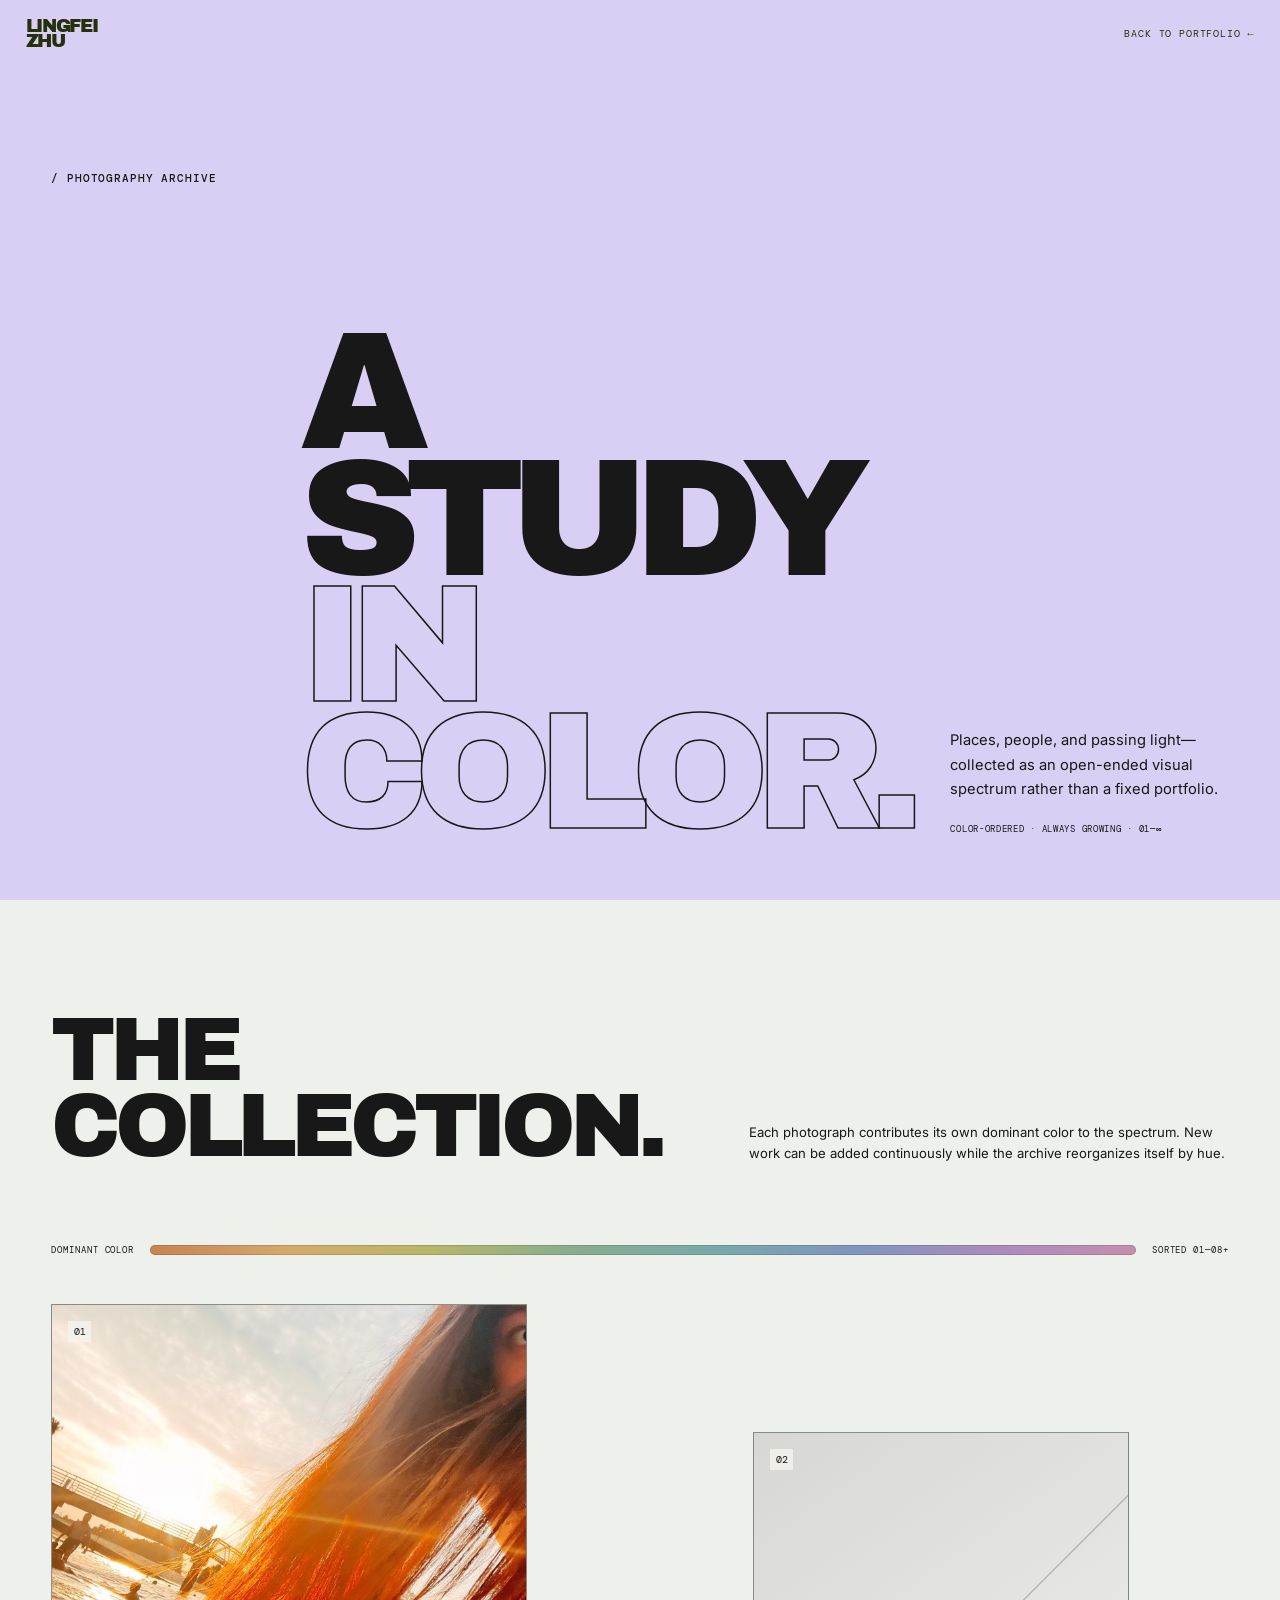
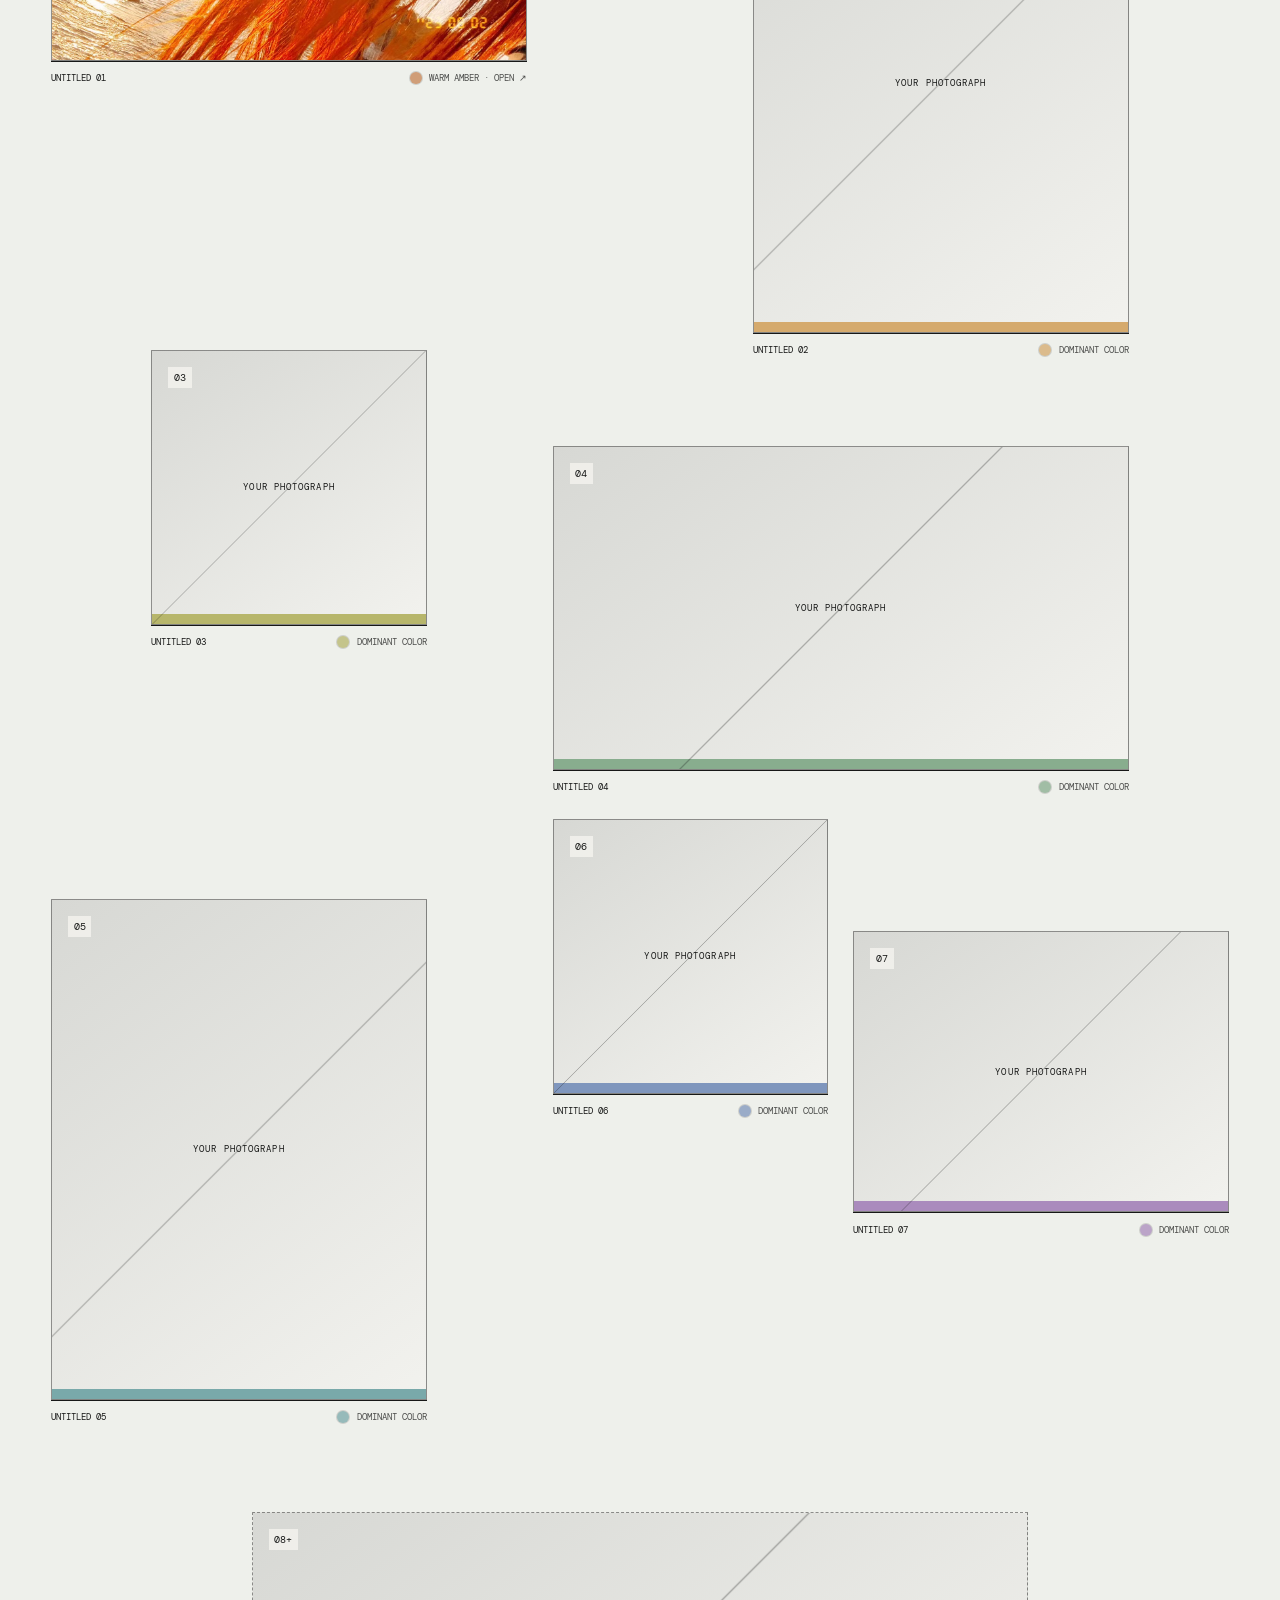
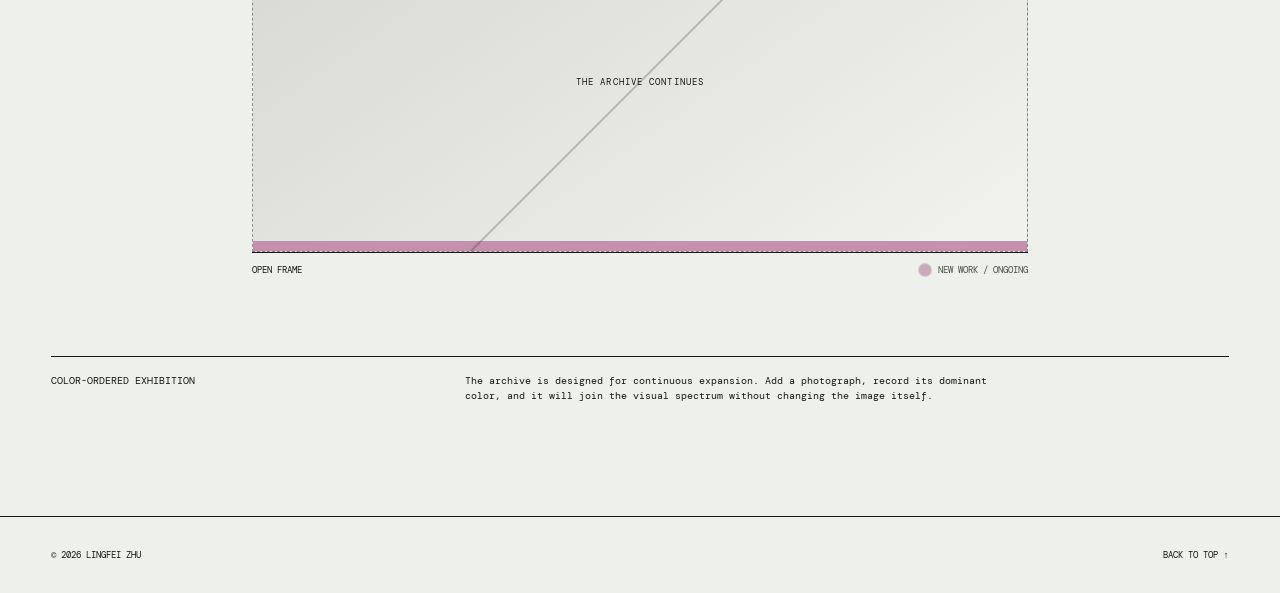
==== commit f57b1e3f: "Add first photography exhibit and lightbox" ====
--- a/photography.html
+++ b/photography.html
@@ -9,8 +9,8 @@
   <link rel="preconnect" href="https://fonts.googleapis.com" />
   <link rel="preconnect" href="https://fonts.gstatic.com" crossorigin />
   <link href="https://fonts.googleapis.com/css2?family=Archivo+Black&amp;family=DM+Mono:wght@300;400;500&amp;family=Inter:wght@400;500;600&amp;display=swap" rel="stylesheet" />
-  <link rel="stylesheet" href="styles.css?v=profile-8" />
-  <script src="photography.js?v=archive-1" defer></script>
+  <link rel="stylesheet" href="styles.css?v=photo-1" />
+  <script src="photography.js?v=photo-1" defer></script>
 </head>
 <body class="photo-archive-page">
   <header class="archive-header">
@@ -29,7 +29,7 @@
       <div class="archive-gallery-head"><h2 id="collection-title">THE<br/>COLLECTION.</h2><p>Each photograph contributes its own dominant color to the spectrum. New work can be added continuously while the archive reorganizes itself by hue.</p></div>
       <div class="gallery-spectrum reveal" aria-label="Photographs sorted by their dominant colors"><span>DOMINANT COLOR</span><i data-photo-spectrum></i><span>SORTED 01—08+</span></div>
       <div class="exhibition-grid">
-        <figure class="exhibit reveal" data-hue="10" data-color="#c98f82" style="--photo-color:#c98f82"><div><b>01</b><span>YOUR PHOTOGRAPH</span></div><figcaption><em>UNTITLED 01</em><small>DOMINANT COLOR</small></figcaption></figure>
+        <figure class="exhibit exhibit--photo reveal" data-hue="28" data-color="#c78352" data-image="assets/Photo/photo1.JPG" style="--photo-color:#c78352" tabindex="0" role="button" aria-label="Open Untitled 01"><div><b>01</b><img src="assets/Photo/photo1.JPG" alt="Warm backlit portrait with flowing hair" loading="lazy" /></div><figcaption><em>UNTITLED 01</em><small>WARM AMBER · OPEN ↗</small></figcaption></figure>
         <figure class="exhibit reveal" data-hue="35" data-color="#d5aa6d" style="--photo-color:#d5aa6d"><div><b>02</b><span>YOUR PHOTOGRAPH</span></div><figcaption><em>UNTITLED 02</em><small>DOMINANT COLOR</small></figcaption></figure>
         <figure class="exhibit reveal" data-hue="72" data-color="#b7b66b" style="--photo-color:#b7b66b"><div><b>03</b><span>YOUR PHOTOGRAPH</span></div><figcaption><em>UNTITLED 03</em><small>DOMINANT COLOR</small></figcaption></figure>
         <figure class="exhibit reveal" data-hue="127" data-color="#88ad8e" style="--photo-color:#88ad8e"><div><b>04</b><span>YOUR PHOTOGRAPH</span></div><figcaption><em>UNTITLED 04</em><small>DOMINANT COLOR</small></figcaption></figure>
@@ -42,6 +42,11 @@
     </section>
   </main>
 
+  <div class="photo-lightbox" data-photo-lightbox aria-hidden="true" role="dialog" aria-modal="true" aria-label="Expanded photograph">
+    <button class="photo-lightbox-close" type="button" data-photo-close>CLOSE ×</button>
+    <figure><img data-photo-lightbox-image alt="" /><figcaption><span data-photo-lightbox-title></span><small data-photo-lightbox-color></small></figcaption></figure>
+  </div>
+
   <footer class="archive-page-foot"><span>© <span data-year></span> LINGFEI ZHU</span><a href="#archive-title">BACK TO TOP ↑</a></footer>
 </body>
 </html>
--- a/styles.css
+++ b/styles.css
@@ -44,4 +44,5 @@
 
 /* Separate photography archive */
 .photo-archive-page{background:#eef0eb}.archive-header{position:fixed;z-index:30;inset:0 0 auto;display:flex;align-items:center;justify-content:space-between;padding:1.2rem 2vw;mix-blend-mode:difference;color:#fff}.archive-header>a{font:.65rem var(--mono);letter-spacing:.08em}.archive-header .archive-wordmark{font:1.15rem/.8 var(--display);letter-spacing:-.07em}.archive-hero{min-height:100vh;display:grid;grid-template-columns:.7fr 2fr .9fr;align-items:end;gap:2rem;padding:18vh 4vw 4rem;background:var(--lavender)}.archive-hero .section-label{align-self:start}.archive-hero h1{margin:0;font:clamp(5rem,13vw,14rem)/.76 var(--display);letter-spacing:-.09em}.archive-hero h1 span{display:block;color:transparent;-webkit-text-stroke:1.5px var(--ink)}.archive-hero-copy{align-self:end}.archive-hero-copy p{font:.92rem/1.65 var(--body)}.archive-hero-copy small{font:.55rem var(--mono);letter-spacing:.08em}.archive-gallery{padding:7rem 4vw;background:#eef0eb}.archive-gallery-head{display:flex;justify-content:space-between;align-items:end;gap:2rem;margin-bottom:5rem}.archive-gallery-head h2{margin:0;font:clamp(3rem,7vw,7rem)/.85 var(--display);letter-spacing:-.07em}.archive-gallery-head p{max-width:480px;margin:0;font:.82rem/1.6 var(--body)}.archive-page-foot{display:flex;justify-content:space-between;gap:2rem;padding:2rem 4vw;border-top:1px solid;font:.58rem var(--mono)}
+.exhibit--photo{cursor:zoom-in;outline:none}.exhibit--photo>div{box-shadow:0 0 0 0 var(--photo-color);transition:transform .45s cubic-bezier(.2,.75,.2,1),box-shadow .45s}.exhibit--photo img{transition:transform .7s cubic-bezier(.2,.75,.2,1),filter .45s}.exhibit--photo:hover>div,.exhibit--photo:focus-visible>div{transform:translateY(-8px);box-shadow:12px 14px 0 var(--photo-color)}.exhibit--photo:hover img,.exhibit--photo:focus-visible img{transform:scale(1.035);filter:saturate(1.08)}.exhibit--photo:focus-visible{outline:2px solid var(--ink);outline-offset:6px}.photo-lightbox-open{overflow:hidden}.photo-lightbox{position:fixed;z-index:150;inset:0;display:grid;place-items:center;padding:5rem 5vw 2rem;background:rgba(23,24,23,.94);color:var(--paper);opacity:0;visibility:hidden;transition:opacity .35s,visibility .35s}.photo-lightbox.open{opacity:1;visibility:visible}.photo-lightbox figure{width:min(1180px,90vw);height:min(78vh,780px);margin:0;display:grid;grid-template-rows:minmax(0,1fr) auto}.photo-lightbox img{width:100%;height:100%;min-height:0;display:block;object-fit:contain}.photo-lightbox figcaption{display:flex;justify-content:space-between;gap:2rem;padding-top:1rem;border-top:1px solid #676962;font:.6rem var(--mono);letter-spacing:.08em}.photo-lightbox-close{position:absolute;top:1.5rem;right:2vw;padding:.7rem 1rem;border:1px solid currentColor;border-radius:100px;background:transparent;color:inherit;font:.6rem var(--mono);cursor:pointer}.photo-lightbox-close:hover,.photo-lightbox-close:focus-visible{background:var(--mint);color:var(--ink)}
 @media(max-width:820px){.photo-entry-link{min-height:560px;padding:1.25rem}.photo-entry-top>span{max-width:150px;text-align:right}.photo-entry-link h2{margin:7rem 0 3rem;font-size:clamp(4rem,20vw,7rem)}.photo-entry-bottom{display:block}.photo-entry-bottom strong{justify-content:space-between;margin-top:2.5rem}.archive-header{padding:1.2rem 18px}.archive-hero{grid-template-columns:1fr;align-content:end;padding:9rem 18px 3rem}.archive-hero .section-label{align-self:auto}.archive-hero h1{font-size:clamp(4.2rem,21vw,7rem)}.archive-gallery{padding:6rem 18px}.archive-gallery-head{display:block}.archive-gallery-head h2{margin-bottom:2rem}.archive-page-foot{padding-inline:18px}}
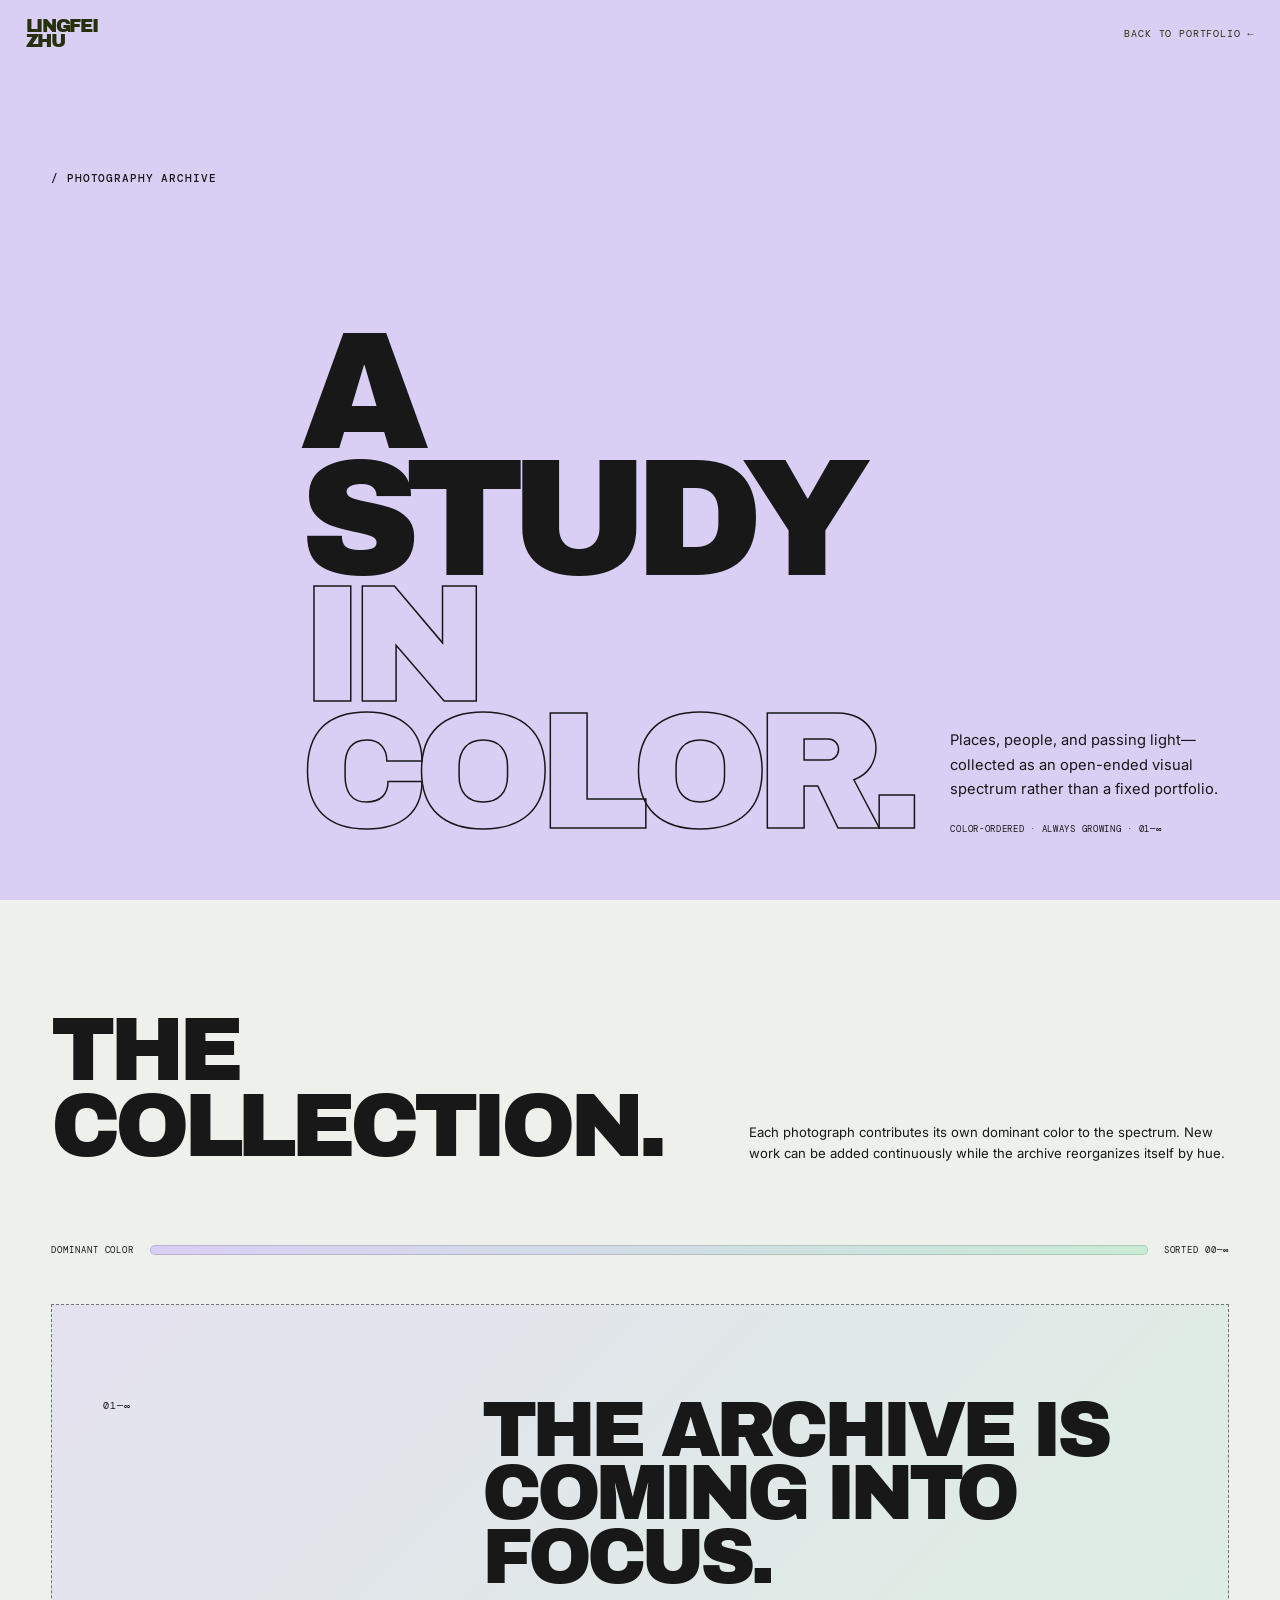
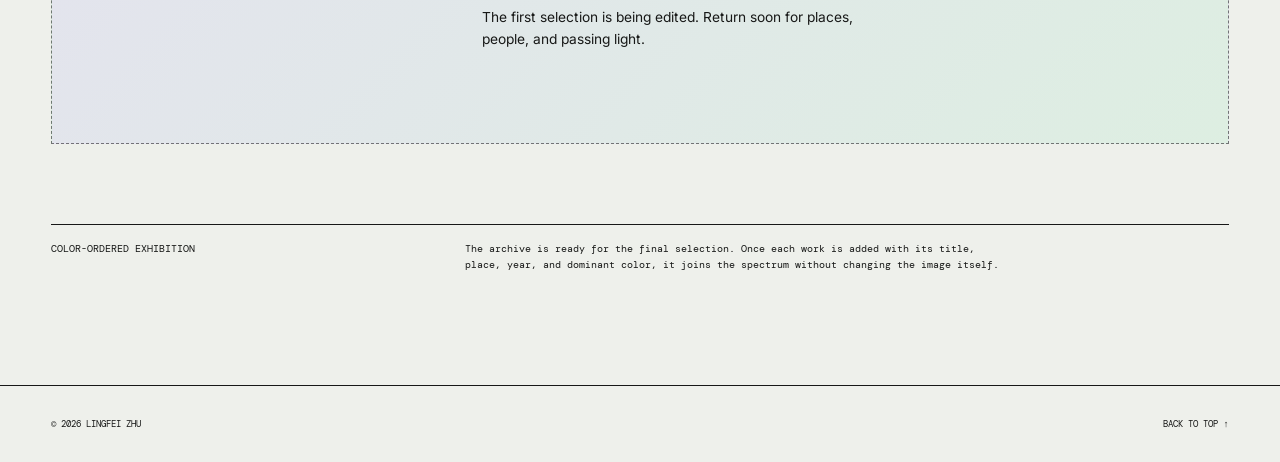
==== commit bc23f5cc: "Add files via upload" ====
--- a/photography.html
+++ b/photography.html
@@ -1,52 +1,43 @@
-<!doctype html>
-<html lang="en">
-<head>
-  <meta charset="UTF-8" />
-  <meta name="viewport" content="width=device-width, initial-scale=1.0" />
-  <meta name="theme-color" content="#d9cff5" />
-  <meta name="description" content="Lingfei Zhu — an evolving photography archive arranged as a study in color." />
-  <title>A Study in Color — Lingfei Zhu</title>
-  <link rel="preconnect" href="https://fonts.googleapis.com" />
-  <link rel="preconnect" href="https://fonts.gstatic.com" crossorigin />
-  <link href="https://fonts.googleapis.com/css2?family=Archivo+Black&amp;family=DM+Mono:wght@300;400;500&amp;family=Inter:wght@400;500;600&amp;display=swap" rel="stylesheet" />
-  <link rel="stylesheet" href="styles.css?v=photo-1" />
-  <script src="photography.js?v=photo-1" defer></script>
-</head>
-<body class="photo-archive-page">
-  <header class="archive-header">
-    <a class="archive-wordmark" href="index.html#photography" aria-label="Return to the main portfolio">LINGFEI<br/>ZHU</a>
-    <a href="index.html#photography">BACK TO PORTFOLIO ←</a>
-  </header>
-
-  <main>
-    <section class="archive-hero" aria-labelledby="archive-title">
-      <p class="section-label">/ PHOTOGRAPHY ARCHIVE</p>
-      <h1 id="archive-title">A STUDY<br/><span>IN COLOR.</span></h1>
-      <div class="archive-hero-copy"><p>Places, people, and passing light—collected as an open-ended visual spectrum rather than a fixed portfolio.</p><small>COLOR-ORDERED · ALWAYS GROWING · 01—∞</small></div>
-    </section>
-
-    <section class="archive-gallery" aria-labelledby="collection-title">
-      <div class="archive-gallery-head"><h2 id="collection-title">THE<br/>COLLECTION.</h2><p>Each photograph contributes its own dominant color to the spectrum. New work can be added continuously while the archive reorganizes itself by hue.</p></div>
-      <div class="gallery-spectrum reveal" aria-label="Photographs sorted by their dominant colors"><span>DOMINANT COLOR</span><i data-photo-spectrum></i><span>SORTED 01—08+</span></div>
-      <div class="exhibition-grid">
-        <figure class="exhibit exhibit--photo reveal" data-hue="28" data-color="#c78352" data-image="assets/Photo/photo1.JPG" style="--photo-color:#c78352" tabindex="0" role="button" aria-label="Open Untitled 01"><div><b>01</b><img src="assets/Photo/photo1.JPG" alt="Warm backlit portrait with flowing hair" loading="lazy" /></div><figcaption><em>UNTITLED 01</em><small>WARM AMBER · OPEN ↗</small></figcaption></figure>
-        <figure class="exhibit reveal" data-hue="35" data-color="#d5aa6d" style="--photo-color:#d5aa6d"><div><b>02</b><span>YOUR PHOTOGRAPH</span></div><figcaption><em>UNTITLED 02</em><small>DOMINANT COLOR</small></figcaption></figure>
-        <figure class="exhibit reveal" data-hue="72" data-color="#b7b66b" style="--photo-color:#b7b66b"><div><b>03</b><span>YOUR PHOTOGRAPH</span></div><figcaption><em>UNTITLED 03</em><small>DOMINANT COLOR</small></figcaption></figure>
-        <figure class="exhibit reveal" data-hue="127" data-color="#88ad8e" style="--photo-color:#88ad8e"><div><b>04</b><span>YOUR PHOTOGRAPH</span></div><figcaption><em>UNTITLED 04</em><small>DOMINANT COLOR</small></figcaption></figure>
-        <figure class="exhibit reveal" data-hue="181" data-color="#79a9aa" style="--photo-color:#79a9aa"><div><b>05</b><span>YOUR PHOTOGRAPH</span></div><figcaption><em>UNTITLED 05</em><small>DOMINANT COLOR</small></figcaption></figure>
-        <figure class="exhibit reveal" data-hue="219" data-color="#7f96bd" style="--photo-color:#7f96bd"><div><b>06</b><span>YOUR PHOTOGRAPH</span></div><figcaption><em>UNTITLED 06</em><small>DOMINANT COLOR</small></figcaption></figure>
-        <figure class="exhibit reveal" data-hue="280" data-color="#aa8bbd" style="--photo-color:#aa8bbd"><div><b>07</b><span>YOUR PHOTOGRAPH</span></div><figcaption><em>UNTITLED 07</em><small>DOMINANT COLOR</small></figcaption></figure>
-        <figure class="exhibit reveal" data-hue="328" data-color="#c58fae" style="--photo-color:#c58fae"><div><b>08+</b><span>THE ARCHIVE CONTINUES</span></div><figcaption><em>OPEN FRAME</em><small>NEW WORK / ONGOING</small></figcaption></figure>
-      </div>
-      <div class="archive-foot reveal"><p>COLOR-ORDERED EXHIBITION</p><p>The archive is designed for continuous expansion. Add a photograph, record its dominant color, and it will join the visual spectrum without changing the image itself.</p></div>
-    </section>
-  </main>
-
-  <div class="photo-lightbox" data-photo-lightbox aria-hidden="true" role="dialog" aria-modal="true" aria-label="Expanded photograph">
-    <button class="photo-lightbox-close" type="button" data-photo-close>CLOSE ×</button>
-    <figure><img data-photo-lightbox-image alt="" /><figcaption><span data-photo-lightbox-title></span><small data-photo-lightbox-color></small></figcaption></figure>
-  </div>
-
-  <footer class="archive-page-foot"><span>© <span data-year></span> LINGFEI ZHU</span><a href="#archive-title">BACK TO TOP ↑</a></footer>
-</body>
-</html>
+<!doctype html>
+<html lang="en">
+<head>
+  <meta charset="UTF-8" />
+  <meta name="viewport" content="width=device-width, initial-scale=1.0" />
+  <meta name="theme-color" content="#d9cff5" />
+  <meta name="description" content="Lingfei Zhu — an evolving photography archive arranged as a study in color." />
+  <title>A Study in Color — Lingfei Zhu</title>
+  <link rel="preconnect" href="https://fonts.googleapis.com" />
+  <link rel="preconnect" href="https://fonts.gstatic.com" crossorigin />
+  <link href="https://fonts.googleapis.com/css2?family=Archivo+Black&amp;family=DM+Mono:wght@300;400;500&amp;family=Inter:wght@400;500;600&amp;display=swap" rel="stylesheet" />
+  <link rel="stylesheet" href="styles.css?v=photo-2" />
+  <script src="photography.js?v=photo-2" defer></script>
+</head>
+<body class="photo-archive-page">
+  <header class="archive-header">
+    <a class="archive-wordmark" href="index.html#photography" aria-label="Return to the main portfolio">LINGFEI<br/>ZHU</a>
+    <a href="index.html#photography">BACK TO PORTFOLIO ←</a>
+  </header>
+
+  <main>
+    <section class="archive-hero" aria-labelledby="archive-title">
+      <p class="section-label">/ PHOTOGRAPHY ARCHIVE</p>
+      <h1 id="archive-title">A STUDY<br/><span>IN COLOR.</span></h1>
+      <div class="archive-hero-copy"><p>Places, people, and passing light—collected as an open-ended visual spectrum rather than a fixed portfolio.</p><small>COLOR-ORDERED · ALWAYS GROWING · 01—∞</small></div>
+    </section>
+
+    <section class="archive-gallery" aria-labelledby="collection-title">
+      <div class="archive-gallery-head"><h2 id="collection-title">THE<br/>COLLECTION.</h2><p>Each photograph contributes its own dominant color to the spectrum. New work can be added continuously while the archive reorganizes itself by hue.</p></div>
+      <div class="gallery-spectrum reveal" aria-label="Photographs sorted by their dominant colors"><span>DOMINANT COLOR</span><i data-photo-spectrum></i><span data-photo-count>SORTED 00—∞</span></div>
+      <div class="exhibition-grid" data-photo-gallery aria-live="polite"></div>
+      <div class="archive-foot reveal"><p>COLOR-ORDERED EXHIBITION</p><p>The archive is ready for the final selection. Once each work is added with its title, place, year, and dominant color, it joins the spectrum without changing the image itself.</p></div>
+    </section>
+  </main>
+
+  <div class="photo-lightbox" data-photo-lightbox aria-hidden="true" role="dialog" aria-modal="true" aria-label="Expanded photograph">
+    <button class="photo-lightbox-close" type="button" data-photo-close>CLOSE ×</button>
+    <figure><img data-photo-lightbox-image alt="" /><figcaption><span data-photo-lightbox-title></span><small data-photo-lightbox-color></small></figcaption></figure>
+  </div>
+
+  <footer class="archive-page-foot"><span>© <span data-year></span> LINGFEI ZHU</span><a href="#archive-title">BACK TO TOP ↑</a></footer>
+</body>
+</html>
--- a/styles.css
+++ b/styles.css
@@ -1,48 +1,54 @@
-:root{--ink:#171817;--paper:#f5f4ef;--acid:#c9ebd5;--soft:#dce5de;--violet:#cfc4f4;--lavender:#d9cff5;--mint:#c9ebd5;--mono:"DM Mono",monospace;--display:"Archivo Black",sans-serif;--body:"Inter",sans-serif}*{box-sizing:border-box}html{scroll-behavior:smooth}body{margin:0;overflow-x:hidden;background:var(--paper);color:var(--ink);font-family:var(--body)}a{color:inherit;text-decoration:none}button{color:inherit}::selection{background:var(--violet);color:var(--ink)}
-.loader{position:fixed;inset:0;z-index:100;display:grid;place-items:center;background:var(--acid);clip-path:inset(0);transition:clip-path 1s cubic-bezier(.77,0,.18,1)}.loader.done{clip-path:inset(0 0 100% 0);pointer-events:none}.loader-mark{font:4.2rem/1 var(--display);letter-spacing:-.12em;transform:skew(-8deg)}.loader-mark span{margin-left:.2em;font-size:1.3rem;vertical-align:top}.loader p{position:absolute;bottom:2rem;font:500 .68rem/1 var(--mono);letter-spacing:.08em}
-.site-header{position:fixed;z-index:50;inset:0 0 auto;height:92px;display:flex;align-items:center;justify-content:space-between;padding:15px 2.2vw;color:var(--ink)}.wordmark{position:relative;z-index:2;display:flex;flex-direction:column;color:#fff;font:1.4rem/.77 var(--display);letter-spacing:-.08em;mix-blend-mode:difference}.status{position:relative;z-index:2;display:flex;align-items:center;gap:.6rem;color:#fff;font:.58rem/1 var(--mono);letter-spacing:.08em;mix-blend-mode:difference}.status i{width:7px;height:7px;border-radius:50%;background:var(--mint);box-shadow:0 0 0 5px rgba(201,235,213,.22)}.menu-toggle{position:relative;z-index:2;width:83px;height:48px;display:grid;grid-template-columns:1fr 20px;place-items:center;border:1px solid;border-radius:100px;background:transparent;color:#fff;font:.62rem var(--mono);cursor:pointer;mix-blend-mode:difference}.menu-toggle i{grid-column:2;position:absolute;width:17px;height:1px;background:currentColor;transition:transform .35s}.menu-toggle i:last-child{transform:translateY(5px)}.menu-toggle[aria-expanded=true] i{transform:rotate(45deg)}.menu-toggle[aria-expanded=true] i:last-child{transform:rotate(-45deg)}nav{position:fixed;z-index:1;inset:0;padding:15vh 7vw 6vh;display:flex;flex-direction:column;justify-content:center;background:var(--violet);clip-path:circle(0 at calc(100% - 5vw) 45px);transition:clip-path .8s cubic-bezier(.75,0,.2,1)}nav.open{clip-path:circle(150% at calc(100% - 5vw) 45px)}.site-header:has(nav.open) .wordmark,.site-header:has(nav.open) .status,.site-header:has(nav.open) .menu-toggle{color:var(--ink);mix-blend-mode:normal}nav a{width:max-content;font:clamp(3.2rem,7.5vw,7rem)/.88 var(--display);text-transform:uppercase;letter-spacing:-.085em;transition:transform .25s}nav a:hover{transform:translateX(2vw)}nav a small{display:inline-block;width:3.5rem;font:.65rem var(--mono);letter-spacing:0;vertical-align:top}.nav-foot{margin-top:4vh;font:.64rem/1.5 var(--mono)}
-.hero{position:relative;min-height:100svh;padding:20vh 2.2vw 5vh;overflow:hidden}.contour{position:absolute;inset:0;opacity:.5;pointer-events:none}.contour svg{width:100%;height:100%;stroke:#a8aaa2;stroke-width:.8;vector-effect:non-scaling-stroke}.eyebrow,.section-label{position:relative;z-index:2;font:500 .68rem/1 var(--mono);letter-spacing:.08em}.hero h1{position:relative;z-index:2;display:flex;flex-direction:column;width:max-content;margin:5vh 0 0;font:clamp(4.5rem,13.4vw,13rem)/.74 var(--display);letter-spacing:-.095em;text-transform:uppercase}.hero h1 .outline{color:transparent;-webkit-text-stroke:2px var(--ink);transform:translateX(10vw)}.hero h1 span:last-child{transform:translateX(3vw)}.hero-orbit{position:absolute;z-index:3;top:18%;right:7%;width:clamp(130px,17vw,240px);aspect-ratio:1;display:grid;place-items:center;border:1px solid;border-radius:50%;background:var(--acid);animation:float 5s ease-in-out infinite}.hero-orbit b{font:3rem/1 var(--display);letter-spacing:-.12em;transform:skew(-8deg)}.orbit-copy{position:absolute;inset:6px;font:.54rem var(--mono);letter-spacing:.08em;animation:spin 12s linear infinite}.hero-meta{position:absolute;right:4vw;bottom:7vh;z-index:2;width:30vw;min-width:300px}.hero-meta>p{font-size:clamp(1rem,1.45vw,1.35rem);line-height:1.5}.hero-actions{margin-top:1.6rem}.text-link{display:flex;justify-content:space-between;padding:.8rem 0;border-top:1px solid;font:.66rem var(--mono)}.text-link:last-child{border-bottom:1px solid}.hero-index{position:absolute;left:2.2vw;bottom:5vh;font:.6rem var(--mono)}.scroll-cue{position:absolute;bottom:5vh;left:43%;display:flex;align-items:center;gap:.8rem;font:.55rem var(--mono);transform:rotate(-90deg);transform-origin:left center}.scroll-cue i{width:60px;height:1px;background:var(--ink);transform-origin:left;animation:pulse 1.7s ease-in-out infinite}
-.section-pad{padding:9rem 4vw}.intro{position:relative;overflow:hidden;background:var(--ink);color:var(--paper)}.intro-copy{max-width:1200px;margin:5rem 0;font:clamp(2.5rem,5.5vw,5.5rem)/1.03 var(--display);letter-spacing:-.06em;text-transform:uppercase}.intro-copy span{color:var(--acid)}.stats{display:grid;grid-template-columns:repeat(4,1fr);gap:1px;margin-bottom:8rem;background:#55574f}.stats article{min-height:220px;padding:1.5rem;display:flex;flex-direction:column;justify-content:space-between;background:var(--ink)}.stats strong{color:var(--acid);font:clamp(3rem,6vw,6rem)/1 var(--display);letter-spacing:-.08em}.stats span{max-width:180px;font:.68rem/1.5 var(--mono);text-transform:uppercase}.ticker{margin-inline:-4vw;padding-block:1rem;overflow:hidden;background:var(--acid);color:var(--ink);white-space:nowrap;transform:rotate(-2deg) scale(1.03)}.ticker div{width:max-content;font:1rem var(--mono);animation:marquee 28s linear infinite}
-.section-head{display:grid;grid-template-columns:1fr 2.2fr 1fr;align-items:end;margin-bottom:5rem}.section-head h2,.project h2,.photo-head h2,.contact h2{margin:0;font:clamp(4rem,9vw,9rem)/.78 var(--display);letter-spacing:-.09em}.section-head h2 span,.project h2 span,.photo-head h2 span,.contact h2 span{color:transparent;-webkit-text-stroke:1.5px currentColor}.section-head>p:last-child{font-size:.9rem;line-height:1.6}.education{background:var(--acid)}.education-grid{display:grid;grid-template-columns:1fr 1fr;gap:1.4rem}.education-card{min-height:370px;padding:2rem;display:flex;flex-direction:column;border:1px solid}.education-card:nth-child(2){background:var(--paper)}.edu-year{font:.65rem var(--mono)}.education-card h3{max-width:700px;margin:auto 0 1rem;font:clamp(2.2rem,4vw,4.5rem)/.92 var(--display);letter-spacing:-.06em}.education-card p{margin:0 0 1rem;font-size:1.05rem}.education-card small{font:.62rem/1.5 var(--mono)}
-.experience{background:var(--paper)}.timeline{border-top:1px solid}.role{display:grid;grid-template-columns:50px 150px minmax(280px,1.2fr) 1.5fr;gap:1.5rem;padding:2.2rem 0;border-bottom:1px solid}.role-no,.role-date{font:.6rem/1.4 var(--mono)}.role-main h3{margin:0 0 .5rem;font:clamp(1.5rem,2.7vw,3rem)/1 var(--display);letter-spacing:-.05em}.role-main p{margin:0;font-size:.8rem;font-weight:600}.role ul{margin:0;padding-left:1rem;font-size:.84rem;line-height:1.55}.role li+li{margin-top:.5rem}
-.project{display:grid;grid-template-columns:minmax(310px,.72fr) minmax(560px,1.28fr);gap:5vw;min-height:100vh;background:var(--violet);color:var(--ink)}.project-copy{align-self:center}.project-copy>p:nth-of-type(2){max-width:650px;font-size:1rem;line-height:1.7}.project-award{margin-top:3rem;padding-top:1rem;display:flex;flex-direction:column;gap:.5rem;border-top:1px solid}.project-award strong{font:1.3rem var(--display)}.project-award span{font:.6rem var(--mono)}.project-visual{position:relative;min-height:680px;overflow:hidden;border:1px solid rgba(23,24,23,.35);background:rgba(245,244,239,.12)}.sonar{position:absolute;inset:50% auto auto 50%;width:min(32vw,480px);aspect-ratio:1;border:1px solid;border-radius:50%;transform:translate(-50%,-50%)}.sonar i{position:absolute;inset:16%;border:1px solid;border-radius:50%}.sonar i:nth-child(2){inset:32%}.sonar i:nth-child(3){inset:48%;background:var(--mint)}.sonar:before,.sonar:after{content:"";position:absolute;background:var(--ink)}.sonar:before{left:50%;top:-15%;width:1px;height:130%}.sonar:after{top:50%;left:-15%;height:1px;width:130%}.sonar b{position:absolute;z-index:2;left:50%;top:50%;color:var(--ink);font:2rem var(--display);transform:translate(-50%,-50%)}.coordinates{position:absolute;left:1.5rem;bottom:1.5rem;font:.62rem/1.6 var(--mono)}.project-hint{position:absolute;right:1.5rem;bottom:1.5rem;margin:0;font:.58rem var(--mono);letter-spacing:.08em}.project-node{position:absolute;z-index:3;width:clamp(170px,15vw,245px);padding:.55rem;border:1px solid var(--ink);background:var(--paper);color:var(--ink);box-shadow:8px 8px 0 rgba(23,24,23,.13);cursor:zoom-in;animation:project-drift 5.4s ease-in-out infinite;animation-delay:var(--delay);transition:box-shadow .25s,scale .25s}.project-node:hover,.project-node:focus-visible{z-index:5;scale:1.045;box-shadow:13px 15px 0 rgba(23,24,23,.18)}.project-node span{display:block;padding:.1rem .15rem .55rem;text-align:left;font:600 .58rem var(--mono)}.project-node img{width:100%;height:135px;display:block;object-fit:cover;border:1px solid rgba(23,24,23,.35)}.node-path{top:7%;right:4%}.node-probability{top:38%;left:3%}.node-search{right:5%;bottom:9%}.node-search img{object-fit:contain;background:#fff}.leaflet-feature{grid-column:1/-1;display:grid;grid-template-columns:.72fr 1.28fr;gap:5vw;margin-top:2rem;padding:clamp(1.5rem,4vw,4rem);border:1px solid;background:var(--mint)}.leaflet-copy{display:flex;flex-direction:column;justify-content:center}.leaflet-copy h3{margin:1.8rem 0;font:clamp(3.2rem,6vw,7rem)/.82 var(--display);letter-spacing:-.075em}.leaflet-copy>p:not(.section-label){max-width:630px;font-size:.95rem;line-height:1.7}.leaflet-copy ul{display:flex;flex-wrap:wrap;gap:.5rem;margin:1.5rem 0 3rem;padding:0;list-style:none}.leaflet-copy li{padding:.55rem .75rem;border:1px solid;border-radius:100px;font:.55rem var(--mono)}.leaflet-copy small{font:.58rem/1.5 var(--mono);letter-spacing:.06em}.leaflet-spread{display:grid;grid-template-columns:1fr 1fr;gap:1.5rem;align-items:center;perspective:1400px}.leaflet-page{position:relative;padding:0;border:1px solid;background:var(--paper);box-shadow:15px 18px 0 rgba(23,24,23,.15);cursor:zoom-in;animation:leaflet-drift 6s ease-in-out infinite;animation-delay:var(--delay);transition:transform .3s,box-shadow .3s}.leaflet-page:first-child{transform:rotateY(4deg) rotate(-1deg)}.leaflet-page:last-child{transform:rotateY(-4deg) rotate(1deg)}.leaflet-page:hover,.leaflet-page:focus-visible{z-index:2;transform:translateY(-8px) rotate(0);box-shadow:20px 25px 0 rgba(23,24,23,.18)}.leaflet-page img{width:100%;display:block;aspect-ratio:8.5/11;object-fit:cover}.leaflet-page span{position:absolute;right:.6rem;bottom:.6rem;padding:.35rem .48rem;background:var(--paper);font:.56rem var(--mono)}.project-lightbox{position:fixed;z-index:120;inset:0;display:grid;grid-template-columns:70px minmax(0,1fr) 70px;align-items:center;padding:5rem 2vw 2rem;background:rgba(23,24,23,.93);color:var(--paper);opacity:0;visibility:hidden;transition:opacity .3s,visibility .3s}.project-lightbox.open{opacity:1;visibility:visible}.project-lightbox figure{height:100%;min-height:0;margin:0;display:grid;grid-template-rows:minmax(0,1fr) auto}.project-lightbox figure img{width:100%;height:100%;min-height:0;object-fit:contain}.project-lightbox figcaption{display:flex;justify-content:space-between;gap:1rem;padding-top:1rem;font:.65rem var(--mono);letter-spacing:.04em}.lightbox-close{position:absolute;top:1.5rem;right:2vw;padding:.7rem 1rem;border:1px solid currentColor;border-radius:100px;background:transparent;color:inherit;font:.62rem var(--mono);cursor:pointer}.lightbox-nav{width:48px;aspect-ratio:1;margin:auto;border:1px solid currentColor;border-radius:50%;background:transparent;color:inherit;font-size:1.2rem;cursor:pointer;transition:background .25s,color .25s}.lightbox-nav:hover{background:var(--mint);color:var(--ink)}
-.skills{background:var(--paper)}.skill-list{border-top:1px solid}.skill-list article{display:grid;grid-template-columns:60px 1fr 1.4fr;align-items:center;gap:1rem;padding:1.6rem 0;border-bottom:1px solid}.skill-list span{font:.62rem var(--mono)}.skill-list h3{margin:0;font:clamp(1.4rem,2.8vw,3rem) var(--display);letter-spacing:-.05em}.skill-list p{margin:0;font:.75rem/1.6 var(--mono)}
-.photography{background:#eef0eb}.photo-head{display:grid;grid-template-columns:1fr 2.2fr 1fr;align-items:end;margin-bottom:5rem}.photo-head h2{grid-column:2}.photo-head>p:last-child{font-size:.9rem;line-height:1.6}.gallery-spectrum{display:grid;grid-template-columns:auto 1fr auto;align-items:center;gap:1rem;margin-bottom:3rem;font:.58rem var(--mono);letter-spacing:.1em}.gallery-spectrum i{height:10px;border-radius:20px;background:linear-gradient(90deg,#c98f82,#d5aa6d,#b7b66b,#88ad8e,#79a9aa,#7f96bd,#aa8bbd,#c58fae);box-shadow:inset 0 0 0 1px rgba(23,24,23,.15)}.exhibition-grid{display:grid;grid-template-columns:repeat(12,1fr);grid-auto-flow:dense;gap:clamp(1rem,2vw,2rem);align-items:start}.exhibit{margin:0}.exhibit>div{position:relative;display:grid;place-items:center;overflow:hidden;border:1px solid rgba(23,24,23,.45);background:linear-gradient(145deg,#d7d8d4,#f2f2ee);box-shadow:inset 0 -10px var(--photo-color)}.exhibit>div:after{content:"";position:absolute;inset:0;background:linear-gradient(135deg,transparent 49.8%,rgba(23,24,23,.28) 50%,transparent 50.2%)}.exhibit>div:has(img):after{display:none}.exhibit img{width:100%;height:100%;display:block;object-fit:cover}.exhibit b{position:absolute;z-index:1;top:1rem;left:1rem;padding:.25rem .35rem;background:rgba(245,244,239,.8);font:.62rem var(--mono)}.exhibit span{position:relative;z-index:1;font:.57rem var(--mono);letter-spacing:.12em}.exhibit figcaption{display:flex;justify-content:space-between;gap:1rem;padding-top:.65rem;border-top:1px solid;font:.56rem var(--mono)}.exhibit figcaption em{font-style:normal}.exhibit figcaption small{display:flex;align-items:center;gap:.45rem;font:inherit;opacity:.75;text-align:right}.exhibit figcaption small:before{content:"";width:.75rem;height:.75rem;border-radius:50%;background:var(--photo-color);box-shadow:0 0 0 1px rgba(23,24,23,.2)}.exhibit:nth-child(1){grid-column:1/span 5}.exhibit:nth-child(1)>div{aspect-ratio:4/3}.exhibit:nth-child(2){grid-column:8/span 4;margin-top:8rem}.exhibit:nth-child(2)>div{aspect-ratio:3/4}.exhibit:nth-child(3){grid-column:2/span 3;margin-top:-2rem}.exhibit:nth-child(3)>div{aspect-ratio:1}.exhibit:nth-child(4){grid-column:6/span 6;margin-top:4rem}.exhibit:nth-child(4)>div{aspect-ratio:16/9}.exhibit:nth-child(5){grid-column:1/span 4;margin-top:5rem}.exhibit:nth-child(5)>div{aspect-ratio:3/4}.exhibit:nth-child(6){grid-column:6/span 3}.exhibit:nth-child(6)>div{aspect-ratio:1}.exhibit:nth-child(7){grid-column:9/span 4;margin-top:7rem}.exhibit:nth-child(7)>div{aspect-ratio:4/3}.exhibit:nth-child(8){grid-column:3/span 8;margin-top:4rem}.exhibit:nth-child(8)>div{aspect-ratio:16/7;border-style:dashed}.archive-foot{display:grid;grid-template-columns:1fr 2fr;gap:2rem;margin-top:5rem;padding-top:1rem;border-top:1px solid;font:.62rem/1.6 var(--mono)}.archive-foot p{margin:0}.archive-foot p:last-child{max-width:540px}
-.contact{position:relative;overflow:hidden;background:var(--ink);color:var(--paper)}.contact-track{position:absolute;top:5rem;white-space:nowrap;color:#2f312b;font:9vw/.8 var(--display);letter-spacing:-.07em;animation:marquee 30s linear infinite reverse}.contact-inner{position:relative;padding:17rem 4vw 3rem}.contact h2{margin:3rem 0 5rem}.contact h2 span{color:var(--acid);-webkit-text-stroke:0}.contact-links{border-top:1px solid #66685f}.contact-button{display:flex;justify-content:space-between;align-items:center;padding:1.2rem 0;border-bottom:1px solid #66685f;font:clamp(1.1rem,2.2vw,2rem) var(--mono)}.contact-button b{width:56px;height:56px;display:grid;place-items:center;border-radius:50%;background:var(--acid);color:var(--ink);transition:transform .3s}.contact-button:hover b{transform:rotate(45deg)}.contact-foot{margin-top:7rem;display:grid;grid-template-columns:1fr 1fr 1fr;font:.6rem var(--mono)}.contact-foot p:nth-child(2){text-align:center}.contact-foot a{text-align:right}.reveal{opacity:0;transform:translateY(40px);transition:opacity .9s ease,transform .9s cubic-bezier(.2,.7,.2,1)}.reveal.in-view{opacity:1;transform:translateY(0)}
-@keyframes marquee{to{transform:translateX(-50%)}}@keyframes spin{to{transform:rotate(360deg)}}@keyframes float{50%{transform:translateY(-16px) rotate(3deg)}}@keyframes pulse{50%{transform:scaleX(.35)}}@keyframes project-drift{0%,100%{translate:0 0;rotate:-.4deg}50%{translate:0 calc(var(--drift) * -1);rotate:.7deg}}@keyframes leaflet-drift{0%,100%{translate:0 0}50%{translate:0 -8px}}
-@media(max-width:820px){.site-header{height:75px;padding-inline:18px}.status{display:none}nav{padding-inline:18px}nav a{font-size:12vw}.hero{min-height:840px;padding:18vh 18px 3rem}.hero h1{margin-top:4rem;font-size:clamp(4rem,20vw,7rem)}.hero h1 .outline,.hero h1 span:last-child{transform:none}.hero-orbit{top:12%;right:-35px;width:135px}.hero-meta{left:18px;right:auto;bottom:5rem;width:calc(100% - 36px);min-width:0}.scroll-cue{display:none}.section-pad{padding:6rem 18px}.intro-copy{margin-block:4rem}.stats{grid-template-columns:1fr 1fr}.stats article{min-height:170px}.section-head,.photo-head{display:block}.section-head h2,.photo-head h2{margin:2rem 0}.education-grid{grid-template-columns:1fr}.education-card{min-height:300px}.role{grid-template-columns:34px 1fr}.role-date{text-align:right}.role-main,.role ul{grid-column:2}.project{grid-template-columns:1fr;min-height:0}.project-visual{min-height:610px}.sonar{width:70vw}.project-node{width:46%;animation-duration:6s}.project-node img{height:110px}.node-path{top:5%;right:3%}.node-probability{top:35%;left:3%}.node-search{right:3%;bottom:8%}.project-hint{right:1rem;bottom:1rem}.coordinates{left:1rem;bottom:1rem}.leaflet-feature{grid-column:1;grid-template-columns:1fr;margin-inline:-18px;padding:4rem 18px}.leaflet-spread{gap:.6rem}.leaflet-page{box-shadow:7px 9px 0 rgba(23,24,23,.14)}.project-lightbox{grid-template-columns:48px minmax(0,1fr) 48px;padding:4.5rem 0 1.2rem}.lightbox-nav{width:38px}.project-lightbox figcaption{padding-inline:.8rem}.skill-list article{grid-template-columns:36px 1fr}.skill-list p{grid-column:2}.gallery-spectrum{grid-template-columns:auto 1fr auto;gap:.6rem}.gallery-spectrum span{font-size:.48rem}.exhibition-grid{grid-template-columns:repeat(2,1fr);gap:1.5rem 1rem}.exhibit{grid-column:auto!important;margin-top:0!important}.exhibit:nth-child(3n+2){margin-top:4rem!important}.exhibit>div{aspect-ratio:4/3}.exhibit:nth-child(2)>div,.exhibit:nth-child(5)>div{aspect-ratio:3/4}.exhibit:nth-child(8){grid-column:1/3!important}.archive-foot{grid-template-columns:1fr}.contact-inner{padding:12rem 18px 2rem}.contact-button b{width:44px;height:44px}.contact-foot{grid-template-columns:1fr 1fr;gap:1.5rem}.contact-foot p:nth-child(2){display:none}}
-@media(prefers-reduced-motion:reduce){html{scroll-behavior:auto}*,*:before,*:after{animation-duration:.01ms!important;animation-iteration-count:1!important;transition-duration:.01ms!important}}
-.workflow-feature{grid-column:1/-1;display:grid;grid-template-columns:.62fr 1.38fr;gap:4vw;align-items:center;padding:clamp(1.5rem,4vw,4rem);border:1px solid;background:var(--paper)}
-.workflow-copy h3{margin:1.8rem 0;font:clamp(3rem,5.5vw,6.5rem)/.84 var(--display);letter-spacing:-.075em}.workflow-copy>p:not(.section-label){max-width:600px;font-size:.93rem;line-height:1.7}.workflow-copy>div{display:flex;flex-wrap:wrap;gap:.45rem;margin-top:2rem}.workflow-copy span{padding:.5rem .65rem;border:1px solid;border-radius:100px;font:.53rem var(--mono)}
-.workflow-board{position:relative;padding:.8rem;border:1px solid;background:#fff;box-shadow:16px 18px 0 var(--violet);cursor:zoom-in;animation:workflow-drift 6.5s ease-in-out infinite;animation-delay:var(--delay);transition:transform .3s,box-shadow .3s}.workflow-board:hover,.workflow-board:focus-visible{transform:translateY(-8px) rotate(.3deg);box-shadow:22px 27px 0 var(--violet)}.workflow-board img{width:100%;display:block}.workflow-board span{position:absolute;right:1.2rem;bottom:1.2rem;padding:.55rem .7rem;background:var(--ink);color:var(--paper);font:.56rem var(--mono)}
-@keyframes workflow-drift{0%,100%{translate:0 0;rotate:-.15deg}50%{translate:0 -7px;rotate:.25deg}}
-@media(max-width:820px){.workflow-feature{grid-column:1;grid-template-columns:1fr;margin-inline:-18px;padding:4rem 18px}.workflow-board{box-shadow:8px 10px 0 var(--violet)}.workflow-board span{right:.8rem;bottom:.8rem;max-width:75%;font-size:.48rem}}
-@media(prefers-reduced-motion:reduce){.workflow-board{animation:none}}
-.section-head h2 span,.project h2 span,.photo-head h2 span{-webkit-text-stroke:1.5px var(--ink)!important}
-.project h2 span{color:var(--paper)!important}
-.intro-copy{max-width:1050px;margin:4.5rem 0 3.5rem;font-size:clamp(3.2rem,6.7vw,7rem);line-height:.96;letter-spacing:-.065em;text-transform:none}.intro-copy span{display:block;margin-top:.08em}
-.intro-pillars{display:grid;grid-template-columns:repeat(4,1fr);margin-bottom:6rem;border-block:1px solid #55574f}.intro-pillars article{position:relative;min-height:190px;padding:1.4rem 1.5rem;display:flex;flex-direction:column}.intro-pillars article+article{border-left:1px solid #55574f}.intro-pillars b{color:var(--acid);font:.6rem var(--mono)}.intro-pillars h3{margin:auto 0 .7rem;color:var(--paper);font:clamp(1.35rem,2.4vw,2.5rem)/1 var(--display);letter-spacing:-.045em}.intro-pillars p{max-width:250px;margin:0;color:#b8bab2;font:.78rem/1.55 var(--body)}
-@media(max-width:820px){.intro-copy{margin:4rem 0 3rem;font-size:clamp(3rem,14vw,5.8rem)}.intro-pillars{grid-template-columns:1fr 1fr;margin-bottom:4rem}.intro-pillars article{min-height:170px;padding:1.1rem}.intro-pillars article+article{border-left:0}.intro-pillars article:nth-child(even){border-left:1px solid #55574f}.intro-pillars article:nth-child(n+3){border-top:1px solid #55574f}.intro-pillars h3{font-size:1.6rem}.intro-pillars p{font-size:.73rem}}
-.intro-pillars{gap:1rem;border:0;background:transparent}.intro-pillars article,.intro-pillars article+article{min-height:220px;padding:0;border:0}.intro-card{width:100%;height:220px;padding:0;border:0;background:transparent;color:inherit;font:inherit;text-align:left;cursor:pointer;perspective:1100px}.intro-card-inner{position:relative;width:100%;height:100%;display:block;transform-style:preserve-3d;transition:transform .65s cubic-bezier(.2,.75,.2,1)}.intro-card:hover .intro-card-inner,.intro-card:focus-visible .intro-card-inner,.intro-card[aria-pressed="true"] .intro-card-inner{transform:rotateY(180deg)}.intro-card:focus-visible{outline:2px solid var(--acid);outline-offset:4px}.intro-card-face{position:absolute;inset:0;padding:1.35rem;display:flex;flex-direction:column;border:1px solid #55574f;backface-visibility:hidden;-webkit-backface-visibility:hidden}.intro-card-front{justify-content:space-between;background:#222421}.intro-card-front b{font:.6rem var(--mono)}.intro-card-front strong{font:clamp(1.8rem,3vw,3.2rem)/1 var(--display);letter-spacing:-.055em}.intro-card-face small{font:.51rem var(--mono);letter-spacing:.06em}.intro-card-front small{color:#898c83}.intro-card-back{justify-content:space-between;background:var(--acid);color:var(--ink);transform:rotateY(180deg)}.intro-card-back b{color:var(--ink);font:.57rem var(--mono)}.intro-card-back>span{max-width:240px;font:600 clamp(1rem,1.45vw,1.35rem)/1.3 var(--body);letter-spacing:-.025em}.intro-card-back small{padding-top:.8rem;border-top:1px solid rgba(23,24,23,.4)}
-@media(max-width:820px){.intro-pillars{gap:.7rem}.intro-pillars article,.intro-pillars article+article{min-height:185px;border:0}.intro-card{height:185px}.intro-card-face{padding:1rem}.intro-card-front strong{font-size:clamp(1.35rem,6vw,2rem)}.intro-card-back>span{font-size:.88rem}.intro-card-face small{font-size:.43rem}}
-@media(prefers-reduced-motion:reduce){.intro-card-inner{transition:none}}
-.stats em{font:500 .55rem var(--mono);font-style:normal;letter-spacing:.09em;color:#85887f}.stats strong{white-space:nowrap}.stats article:nth-child(4){background:#20251f}.stats article:nth-child(4) em{color:var(--acid)}
-
-/* Education marks + experience capability chain */
-.education-card{position:relative;isolation:isolate;overflow:hidden}.education-card>*:not(.edu-emblem){position:relative;z-index:1}.edu-emblem{position:absolute;z-index:0;top:1.35rem;right:1.55rem;width:clamp(112px,13vw,175px);height:clamp(112px,13vw,175px);object-fit:contain;filter:grayscale(1) brightness(0);opacity:.13;mix-blend-mode:multiply;transition:opacity .35s,transform .5s}.education-card--usc .edu-emblem{padding:.25rem}.education-card:hover .edu-emblem{opacity:.28;transform:scale(1.035)}.education-card--usc:after,.education-card--suda:after{content:"";position:absolute;inset:auto 0 0;height:8px;background:var(--violet)}.education-card--suda:after{background:var(--mint)}
-
-.experience{overflow:hidden}.experience-chain{border-top:1px solid}.chain-map{--active-step:0;position:relative;display:grid;grid-template-columns:repeat(4,1fr);padding:3rem 0 2.4rem}.chain-map:before,.chain-progress{content:"";position:absolute;left:12.5%;right:12.5%;top:4.24rem;height:2px;background:#c9cbc4}.chain-progress{right:auto;width:calc((75% / 3) * var(--active-step));background:var(--ink);transition:width .55s cubic-bezier(.2,.75,.2,1)}.chain-node{position:relative;z-index:1;display:grid;justify-items:center;gap:.55rem;padding:0;border:0;background:transparent;font:inherit;cursor:pointer}.chain-node:before{content:"";width:12px;aspect-ratio:1;margin-bottom:.65rem;border:2px solid var(--paper);border-radius:50%;background:#aeb1a9;box-shadow:0 0 0 1px #aeb1a9;transition:transform .3s,background .3s,box-shadow .3s}.chain-node span,.chain-node small{font:.52rem var(--mono);letter-spacing:.07em}.chain-node b{font:clamp(.75rem,1.2vw,1rem) var(--display);letter-spacing:-.02em}.chain-node.is-active:before{background:var(--ink);box-shadow:0 0 0 1px var(--ink),0 0 0 7px var(--violet);transform:scale(1.12)}.chain-node.is-active b{background:var(--ink);color:var(--paper);padding:.28rem .45rem}.chain-stage{min-height:430px;display:grid;grid-template-columns:.35fr 1.45fr .72fr;gap:clamp(2rem,5vw,6rem);padding:clamp(2rem,5vw,5rem);background:var(--ink);color:var(--paper)}.chain-stage-index{display:flex;flex-direction:column;justify-content:space-between}.chain-stage-index span{font:clamp(5rem,10vw,11rem)/.75 var(--display);letter-spacing:-.1em;color:var(--violet)}.chain-stage-index small,.chain-kicker,.chain-stage-bridge span{font:.55rem var(--mono);letter-spacing:.1em}.chain-stage-copy{align-self:center}.chain-kicker{margin:0 0 1.25rem;color:var(--mint)}.chain-stage-copy h3{max-width:850px;margin:0;font:clamp(2.2rem,4.4vw,5.4rem)/.94 var(--display);letter-spacing:-.06em}.chain-role{margin:1.2rem 0 2rem;color:#bbbdb6;font:.68rem var(--mono);text-transform:uppercase}.chain-summary{max-width:700px;margin:0 0 1.7rem;font:600 clamp(1rem,1.5vw,1.35rem)/1.45 var(--body);letter-spacing:-.02em}.chain-stage-copy ul{display:grid;grid-template-columns:1fr 1fr;gap:1rem;margin:0;padding:0;list-style:none}.chain-stage-copy li{padding-top:.8rem;border-top:1px solid #575951;color:#c9cbc4;font:.73rem/1.55 var(--body)}.chain-stage-bridge{align-self:stretch;display:flex;flex-direction:column;padding-left:1.5rem;border-left:1px solid #575951}.chain-stage-bridge strong{margin:auto 0;font:600 clamp(1rem,1.5vw,1.35rem)/1.35 var(--body)}.chain-stage-bridge i{align-self:flex-end;color:var(--mint);font:4rem/1 var(--body);font-style:normal}.chain-language{display:grid;grid-template-columns:1fr auto 1fr auto 1fr auto 1fr;align-items:center;gap:1rem;padding:1.2rem;border:1px solid;border-top:0;font:.53rem var(--mono);letter-spacing:.07em;text-align:center}.chain-language i{font-style:normal;color:#7d8078}.chain-stage.is-switching .chain-stage-copy,.chain-stage.is-switching .chain-stage-bridge{animation:chain-in .45s both}@keyframes chain-in{from{opacity:0;transform:translateY(18px)}to{opacity:1;transform:none}}
-@media(max-width:820px){.edu-emblem{top:1rem;right:1rem;width:112px;height:112px}.chain-map{overflow-x:auto;grid-template-columns:repeat(4,minmax(125px,1fr));margin-inline:-18px;padding-inline:18px}.chain-map:before,.chain-progress{display:none}.chain-node{min-width:125px}.chain-stage{grid-template-columns:1fr;padding:2rem 1.25rem;gap:2rem}.chain-stage-index{flex-direction:row;align-items:end}.chain-stage-index span{font-size:5rem}.chain-stage-copy ul{grid-template-columns:1fr}.chain-stage-bridge{min-height:150px}.chain-language{overflow-x:auto;grid-template-columns:repeat(7,max-content);justify-content:start;margin-inline:-18px;border-inline:0;padding-inline:18px}}
-
-/* Scroll-responsive radial model gallery */
-.project-visual{min-height:760px;overflow:visible}.project-visual:before{content:"";position:absolute;z-index:0;inset:7%;border:1px dashed rgba(23,24,23,.2);border-radius:50%;opacity:calc(.15 + var(--scatter,0) * .5);transform:scale(calc(.72 + var(--scatter,0) * .28));transition:opacity .12s linear,transform .12s linear}.project-visual .sonar{z-index:1;transform:translate(-50%,-50%) scale(calc(.86 + var(--scatter,0) * .14));transition:transform .12s linear}.project-visual .sonar i:nth-child(3){transform:scale(calc(1 - var(--scatter,0) * .18));transition:transform .12s linear}.project-visual .project-node{left:50%;top:50%;right:auto;bottom:auto;width:var(--node-width,clamp(155px,13vw,215px));animation:none;opacity:var(--node-opacity,.28);pointer-events:none;transform:translate(calc(-50% + var(--scatter-tx,0px)),calc(-50% + var(--scatter-ty,0px))) scale(var(--node-scale,.34)) rotate(var(--node-rotation,0deg));transform-origin:center;will-change:transform,opacity;transition:box-shadow .25s,scale .25s}.project-visual .project-node.is-scattered{pointer-events:auto}.project-visual .project-node:hover,.project-visual .project-node:focus-visible{scale:1.055}.project-visual .node-bathymetry{--node-width:clamp(175px,14vw,230px);--node-angle:-2deg}.project-visual .node-path{--node-width:clamp(195px,16vw,260px);--node-angle:2.2deg}.project-visual .node-uncertainty{--node-width:clamp(155px,12vw,195px);--node-angle:1.5deg}.project-visual .node-probability{--node-width:clamp(170px,13vw,215px);--node-angle:-1.8deg}.project-visual .node-search{--node-width:clamp(185px,15vw,245px);--node-angle:.8deg}.project-visual .project-node img{height:auto;aspect-ratio:1.55/1;object-fit:contain;background:#fff}.project-visual .node-search img{aspect-ratio:1.7/1}.project-visual .coordinates,.project-visual .project-hint{z-index:6}.project-hint{max-width:220px;text-align:right}
-@media(max-width:820px){.project-visual{min-height:690px;margin-inline:-18px;overflow:hidden;border-inline:0}.project-visual:before{inset:10% -12%}.project-visual .sonar{width:min(78vw,350px)}.project-visual .project-node{width:var(--mobile-node-width,145px)}.project-visual .node-bathymetry{--mobile-node-width:150px}.project-visual .node-path{--mobile-node-width:165px}.project-visual .node-uncertainty{--mobile-node-width:132px}.project-visual .node-probability{--mobile-node-width:145px}.project-visual .node-search{--mobile-node-width:160px}.project-visual .project-node span{font-size:.48rem}.project-hint{display:none}}
-@media(prefers-reduced-motion:reduce){.project-visual .project-node,.project-visual:before,.project-visual .sonar{transition:none}}
-
-/* Photography portal on the main portfolio */
-.photography-entry{position:relative;overflow:hidden;background:#eef0eb}.photo-entry-link{position:relative;display:block;min-height:68vh;padding:clamp(1.5rem,3vw,3rem);border:1px solid;isolation:isolate}.photo-entry-link:before{content:"";position:absolute;z-index:-1;inset:0;background:linear-gradient(115deg,var(--mint),var(--lavender));clip-path:inset(100% 0 0);transition:clip-path .65s cubic-bezier(.2,.75,.2,1)}.photo-entry-link:hover:before,.photo-entry-link:focus-visible:before{clip-path:inset(0)}.photo-entry-link:focus-visible{outline:3px solid var(--ink);outline-offset:5px}.photo-entry-top,.photo-entry-bottom{display:flex;justify-content:space-between;gap:2rem}.photo-entry-top>span{font:.55rem var(--mono);letter-spacing:.08em}.photo-entry-link h2{margin:clamp(4rem,8vw,8rem) 0 3rem;font:clamp(4.5rem,10vw,11rem)/.79 var(--display);letter-spacing:-.08em}.photo-entry-link h2 span{color:transparent;-webkit-text-stroke:1.5px var(--ink)}.photo-entry-spectrum{padding-block:1.2rem;border-block:1px solid}.photo-entry-spectrum i{display:block;height:14px;border-radius:20px;background:linear-gradient(90deg,#c98f82,#d5aa6d,#b7b66b,#88ad8e,#79a9aa,#7f96bd,#aa8bbd,#c58fae);transform-origin:left;transition:transform .65s cubic-bezier(.2,.75,.2,1)}.photo-entry-link:hover .photo-entry-spectrum i,.photo-entry-link:focus-visible .photo-entry-spectrum i{transform:scaleX(.82)}.photo-entry-bottom{align-items:flex-end;margin-top:2rem}.photo-entry-bottom p{max-width:540px;margin:0;font-size:.9rem;line-height:1.6}.photo-entry-bottom strong{display:flex;align-items:center;gap:1.2rem;font:.68rem var(--mono);letter-spacing:.06em}.photo-entry-bottom b{width:58px;aspect-ratio:1;display:grid;place-items:center;border-radius:50%;background:var(--ink);color:var(--paper);font:1.2rem var(--body);transition:transform .35s}.photo-entry-link:hover .photo-entry-bottom b,.photo-entry-link:focus-visible .photo-entry-bottom b{transform:rotate(45deg) scale(1.08)}
-
-/* Separate photography archive */
-.photo-archive-page{background:#eef0eb}.archive-header{position:fixed;z-index:30;inset:0 0 auto;display:flex;align-items:center;justify-content:space-between;padding:1.2rem 2vw;mix-blend-mode:difference;color:#fff}.archive-header>a{font:.65rem var(--mono);letter-spacing:.08em}.archive-header .archive-wordmark{font:1.15rem/.8 var(--display);letter-spacing:-.07em}.archive-hero{min-height:100vh;display:grid;grid-template-columns:.7fr 2fr .9fr;align-items:end;gap:2rem;padding:18vh 4vw 4rem;background:var(--lavender)}.archive-hero .section-label{align-self:start}.archive-hero h1{margin:0;font:clamp(5rem,13vw,14rem)/.76 var(--display);letter-spacing:-.09em}.archive-hero h1 span{display:block;color:transparent;-webkit-text-stroke:1.5px var(--ink)}.archive-hero-copy{align-self:end}.archive-hero-copy p{font:.92rem/1.65 var(--body)}.archive-hero-copy small{font:.55rem var(--mono);letter-spacing:.08em}.archive-gallery{padding:7rem 4vw;background:#eef0eb}.archive-gallery-head{display:flex;justify-content:space-between;align-items:end;gap:2rem;margin-bottom:5rem}.archive-gallery-head h2{margin:0;font:clamp(3rem,7vw,7rem)/.85 var(--display);letter-spacing:-.07em}.archive-gallery-head p{max-width:480px;margin:0;font:.82rem/1.6 var(--body)}.archive-page-foot{display:flex;justify-content:space-between;gap:2rem;padding:2rem 4vw;border-top:1px solid;font:.58rem var(--mono)}
-.exhibit--photo{cursor:zoom-in;outline:none}.exhibit--photo>div{box-shadow:0 0 0 0 var(--photo-color);transition:transform .45s cubic-bezier(.2,.75,.2,1),box-shadow .45s}.exhibit--photo img{transition:transform .7s cubic-bezier(.2,.75,.2,1),filter .45s}.exhibit--photo:hover>div,.exhibit--photo:focus-visible>div{transform:translateY(-8px);box-shadow:12px 14px 0 var(--photo-color)}.exhibit--photo:hover img,.exhibit--photo:focus-visible img{transform:scale(1.035);filter:saturate(1.08)}.exhibit--photo:focus-visible{outline:2px solid var(--ink);outline-offset:6px}.photo-lightbox-open{overflow:hidden}.photo-lightbox{position:fixed;z-index:150;inset:0;display:grid;place-items:center;padding:5rem 5vw 2rem;background:rgba(23,24,23,.94);color:var(--paper);opacity:0;visibility:hidden;transition:opacity .35s,visibility .35s}.photo-lightbox.open{opacity:1;visibility:visible}.photo-lightbox figure{width:min(1180px,90vw);height:min(78vh,780px);margin:0;display:grid;grid-template-rows:minmax(0,1fr) auto}.photo-lightbox img{width:100%;height:100%;min-height:0;display:block;object-fit:contain}.photo-lightbox figcaption{display:flex;justify-content:space-between;gap:2rem;padding-top:1rem;border-top:1px solid #676962;font:.6rem var(--mono);letter-spacing:.08em}.photo-lightbox-close{position:absolute;top:1.5rem;right:2vw;padding:.7rem 1rem;border:1px solid currentColor;border-radius:100px;background:transparent;color:inherit;font:.6rem var(--mono);cursor:pointer}.photo-lightbox-close:hover,.photo-lightbox-close:focus-visible{background:var(--mint);color:var(--ink)}
-@media(max-width:820px){.photo-entry-link{min-height:560px;padding:1.25rem}.photo-entry-top>span{max-width:150px;text-align:right}.photo-entry-link h2{margin:7rem 0 3rem;font-size:clamp(4rem,20vw,7rem)}.photo-entry-bottom{display:block}.photo-entry-bottom strong{justify-content:space-between;margin-top:2.5rem}.archive-header{padding:1.2rem 18px}.archive-hero{grid-template-columns:1fr;align-content:end;padding:9rem 18px 3rem}.archive-hero .section-label{align-self:auto}.archive-hero h1{font-size:clamp(4.2rem,21vw,7rem)}.archive-gallery{padding:6rem 18px}.archive-gallery-head{display:block}.archive-gallery-head h2{margin-bottom:2rem}.archive-page-foot{padding-inline:18px}}
+:root{--ink:#171817;--paper:#f5f4ef;--acid:#c9ebd5;--soft:#dce5de;--violet:#cfc4f4;--lavender:#d9cff5;--mint:#c9ebd5;--mono:"DM Mono",monospace;--display:"Archivo Black",sans-serif;--body:"Inter",sans-serif}*{box-sizing:border-box}html{scroll-behavior:smooth}body{margin:0;overflow-x:hidden;background:var(--paper);color:var(--ink);font-family:var(--body)}a{color:inherit;text-decoration:none}button{color:inherit}::selection{background:var(--violet);color:var(--ink)}
+.loader{position:fixed;inset:0;z-index:100;display:grid;place-items:center;background:var(--acid);clip-path:inset(0);transition:clip-path 1s cubic-bezier(.77,0,.18,1)}.loader.done{clip-path:inset(0 0 100% 0);pointer-events:none}.loader-mark{font:4.2rem/1 var(--display);letter-spacing:-.12em;transform:skew(-8deg)}.loader-mark span{margin-left:.2em;font-size:1.3rem;vertical-align:top}.loader p{position:absolute;bottom:2rem;font:500 .68rem/1 var(--mono);letter-spacing:.08em}
+.site-header{position:fixed;z-index:50;inset:0 0 auto;height:92px;display:flex;align-items:center;justify-content:space-between;padding:15px 2.2vw;color:var(--ink)}.wordmark{position:relative;z-index:2;display:flex;flex-direction:column;color:#fff;font:1.4rem/.77 var(--display);letter-spacing:-.08em;mix-blend-mode:difference}.status{position:relative;z-index:2;display:flex;align-items:center;gap:.6rem;color:#fff;font:.58rem/1 var(--mono);letter-spacing:.08em;mix-blend-mode:difference}.status i{width:7px;height:7px;border-radius:50%;background:var(--mint);box-shadow:0 0 0 5px rgba(201,235,213,.22)}.menu-toggle{position:relative;z-index:2;width:83px;height:48px;display:grid;grid-template-columns:1fr 20px;place-items:center;border:1px solid;border-radius:100px;background:transparent;color:#fff;font:.62rem var(--mono);cursor:pointer;mix-blend-mode:difference}.menu-toggle i{grid-column:2;position:absolute;width:17px;height:1px;background:currentColor;transition:transform .35s}.menu-toggle i:last-child{transform:translateY(5px)}.menu-toggle[aria-expanded=true] i{transform:rotate(45deg)}.menu-toggle[aria-expanded=true] i:last-child{transform:rotate(-45deg)}nav{position:fixed;z-index:1;inset:0;padding:15vh 7vw 6vh;display:flex;flex-direction:column;justify-content:center;background:var(--violet);clip-path:circle(0 at calc(100% - 5vw) 45px);transition:clip-path .8s cubic-bezier(.75,0,.2,1)}nav.open{clip-path:circle(150% at calc(100% - 5vw) 45px)}.site-header:has(nav.open) .wordmark,.site-header:has(nav.open) .status,.site-header:has(nav.open) .menu-toggle{color:var(--ink);mix-blend-mode:normal}nav a{width:max-content;font:clamp(3.2rem,7.5vw,7rem)/.88 var(--display);text-transform:uppercase;letter-spacing:-.085em;transition:transform .25s}nav a:hover{transform:translateX(2vw)}nav a small{display:inline-block;width:3.5rem;font:.65rem var(--mono);letter-spacing:0;vertical-align:top}.nav-foot{margin-top:4vh;font:.64rem/1.5 var(--mono)}
+.hero{position:relative;min-height:100svh;padding:20vh 2.2vw 5vh;overflow:hidden}.contour{position:absolute;inset:0;opacity:.5;pointer-events:none}.contour svg{width:100%;height:100%;stroke:#a8aaa2;stroke-width:.8;vector-effect:non-scaling-stroke}.eyebrow,.section-label{position:relative;z-index:2;font:500 .68rem/1 var(--mono);letter-spacing:.08em}.hero h1{position:relative;z-index:2;display:flex;flex-direction:column;width:max-content;margin:5vh 0 0;font:clamp(4.5rem,13.4vw,13rem)/.74 var(--display);letter-spacing:-.095em;text-transform:uppercase}.hero h1 .outline{color:transparent;-webkit-text-stroke:2px var(--ink);transform:translateX(10vw)}.hero h1 span:last-child{transform:translateX(3vw)}.hero-orbit{position:absolute;z-index:3;top:18%;right:7%;width:clamp(130px,17vw,240px);aspect-ratio:1;display:grid;place-items:center;border:1px solid;border-radius:50%;background:var(--acid);animation:float 5s ease-in-out infinite}.hero-orbit b{font:3rem/1 var(--display);letter-spacing:-.12em;transform:skew(-8deg)}.orbit-copy{position:absolute;inset:6px;font:.54rem var(--mono);letter-spacing:.08em;animation:spin 12s linear infinite}.hero-meta{position:absolute;right:4vw;bottom:7vh;z-index:2;width:30vw;min-width:300px}.hero-meta>p{font-size:clamp(1rem,1.45vw,1.35rem);line-height:1.5}.hero-actions{margin-top:1.6rem}.text-link{display:flex;justify-content:space-between;padding:.8rem 0;border-top:1px solid;font:.66rem var(--mono)}.text-link:last-child{border-bottom:1px solid}.hero-index{position:absolute;left:2.2vw;bottom:5vh;font:.6rem var(--mono)}.scroll-cue{position:absolute;bottom:5vh;left:43%;display:flex;align-items:center;gap:.8rem;font:.55rem var(--mono);transform:rotate(-90deg);transform-origin:left center}.scroll-cue i{width:60px;height:1px;background:var(--ink);transform-origin:left;animation:pulse 1.7s ease-in-out infinite}
+.section-pad{padding:9rem 4vw}.intro{position:relative;overflow:hidden;background:var(--ink);color:var(--paper)}.intro-copy{max-width:1200px;margin:5rem 0;font:clamp(2.5rem,5.5vw,5.5rem)/1.03 var(--display);letter-spacing:-.06em;text-transform:uppercase}.intro-copy span{color:var(--acid)}.stats{display:grid;grid-template-columns:repeat(4,1fr);gap:1px;margin-bottom:8rem;background:#55574f}.stats article{min-height:220px;padding:1.5rem;display:flex;flex-direction:column;justify-content:space-between;background:var(--ink)}.stats strong{color:var(--acid);font:clamp(3rem,6vw,6rem)/1 var(--display);letter-spacing:-.08em}.stats span{max-width:180px;font:.68rem/1.5 var(--mono);text-transform:uppercase}.ticker{margin-inline:-4vw;padding-block:1rem;overflow:hidden;background:var(--acid);color:var(--ink);white-space:nowrap;transform:rotate(-2deg) scale(1.03)}.ticker div{width:max-content;font:1rem var(--mono);animation:marquee 28s linear infinite}
+.section-head{display:grid;grid-template-columns:1fr 2.2fr 1fr;align-items:end;margin-bottom:5rem}.section-head h2,.project h2,.photo-head h2,.contact h2{margin:0;font:clamp(4rem,9vw,9rem)/.78 var(--display);letter-spacing:-.09em}.section-head h2 span,.project h2 span,.photo-head h2 span,.contact h2 span{color:transparent;-webkit-text-stroke:1.5px currentColor}.section-head>p:last-child{font-size:.9rem;line-height:1.6}.education{background:var(--acid)}.education-grid{display:grid;grid-template-columns:1fr 1fr;gap:1.4rem}.education-card{min-height:370px;padding:2rem;display:flex;flex-direction:column;border:1px solid}.education-card:nth-child(2){background:var(--paper)}.edu-year{font:.65rem var(--mono)}.education-card h3{max-width:700px;margin:auto 0 1rem;font:clamp(2.2rem,4vw,4.5rem)/.92 var(--display);letter-spacing:-.06em}.education-card p{margin:0 0 1rem;font-size:1.05rem}.education-card small{font:.62rem/1.5 var(--mono)}
+.experience{background:var(--paper)}.timeline{border-top:1px solid}.role{display:grid;grid-template-columns:50px 150px minmax(280px,1.2fr) 1.5fr;gap:1.5rem;padding:2.2rem 0;border-bottom:1px solid}.role-no,.role-date{font:.6rem/1.4 var(--mono)}.role-main h3{margin:0 0 .5rem;font:clamp(1.5rem,2.7vw,3rem)/1 var(--display);letter-spacing:-.05em}.role-main p{margin:0;font-size:.8rem;font-weight:600}.role ul{margin:0;padding-left:1rem;font-size:.84rem;line-height:1.55}.role li+li{margin-top:.5rem}
+.project{display:grid;grid-template-columns:minmax(310px,.72fr) minmax(560px,1.28fr);gap:5vw;min-height:100vh;background:var(--violet);color:var(--ink)}.project-copy{align-self:center}.project-copy>p:nth-of-type(2){max-width:650px;font-size:1rem;line-height:1.7}.project-award{margin-top:3rem;padding-top:1rem;display:flex;flex-direction:column;gap:.5rem;border-top:1px solid}.project-award strong{font:1.3rem var(--display)}.project-award span{font:.6rem var(--mono)}.project-visual{position:relative;min-height:680px;overflow:hidden;border:1px solid rgba(23,24,23,.35);background:rgba(245,244,239,.12)}.sonar{position:absolute;inset:50% auto auto 50%;width:min(32vw,480px);aspect-ratio:1;border:1px solid;border-radius:50%;transform:translate(-50%,-50%)}.sonar i{position:absolute;inset:16%;border:1px solid;border-radius:50%}.sonar i:nth-child(2){inset:32%}.sonar i:nth-child(3){inset:48%;background:var(--mint)}.sonar:before,.sonar:after{content:"";position:absolute;background:var(--ink)}.sonar:before{left:50%;top:-15%;width:1px;height:130%}.sonar:after{top:50%;left:-15%;height:1px;width:130%}.sonar b{position:absolute;z-index:2;left:50%;top:50%;color:var(--ink);font:2rem var(--display);transform:translate(-50%,-50%)}.coordinates{position:absolute;left:1.5rem;bottom:1.5rem;font:.62rem/1.6 var(--mono)}.project-hint{position:absolute;right:1.5rem;bottom:1.5rem;margin:0;font:.58rem var(--mono);letter-spacing:.08em}.project-node{position:absolute;z-index:3;width:clamp(170px,15vw,245px);padding:.55rem;border:1px solid var(--ink);background:var(--paper);color:var(--ink);box-shadow:8px 8px 0 rgba(23,24,23,.13);cursor:zoom-in;animation:project-drift 5.4s ease-in-out infinite;animation-delay:var(--delay);transition:box-shadow .25s,scale .25s}.project-node:hover,.project-node:focus-visible{z-index:5;scale:1.045;box-shadow:13px 15px 0 rgba(23,24,23,.18)}.project-node span{display:block;padding:.1rem .15rem .55rem;text-align:left;font:600 .58rem var(--mono)}.project-node img{width:100%;height:135px;display:block;object-fit:cover;border:1px solid rgba(23,24,23,.35)}.node-path{top:7%;right:4%}.node-probability{top:38%;left:3%}.node-search{right:5%;bottom:9%}.node-search img{object-fit:contain;background:#fff}.leaflet-feature{grid-column:1/-1;display:grid;grid-template-columns:.72fr 1.28fr;gap:5vw;margin-top:2rem;padding:clamp(1.5rem,4vw,4rem);border:1px solid;background:var(--mint)}.leaflet-copy{display:flex;flex-direction:column;justify-content:center}.leaflet-copy h3{margin:1.8rem 0;font:clamp(3.2rem,6vw,7rem)/.82 var(--display);letter-spacing:-.075em}.leaflet-copy>p:not(.section-label){max-width:630px;font-size:.95rem;line-height:1.7}.leaflet-copy ul{display:flex;flex-wrap:wrap;gap:.5rem;margin:1.5rem 0 3rem;padding:0;list-style:none}.leaflet-copy li{padding:.55rem .75rem;border:1px solid;border-radius:100px;font:.55rem var(--mono)}.leaflet-copy small{font:.58rem/1.5 var(--mono);letter-spacing:.06em}.leaflet-spread{display:grid;grid-template-columns:1fr 1fr;gap:1.5rem;align-items:center;perspective:1400px}.leaflet-page{position:relative;padding:0;border:1px solid;background:var(--paper);box-shadow:15px 18px 0 rgba(23,24,23,.15);cursor:zoom-in;animation:leaflet-drift 6s ease-in-out infinite;animation-delay:var(--delay);transition:transform .3s,box-shadow .3s}.leaflet-page:first-child{transform:rotateY(4deg) rotate(-1deg)}.leaflet-page:last-child{transform:rotateY(-4deg) rotate(1deg)}.leaflet-page:hover,.leaflet-page:focus-visible{z-index:2;transform:translateY(-8px) rotate(0);box-shadow:20px 25px 0 rgba(23,24,23,.18)}.leaflet-page img{width:100%;display:block;aspect-ratio:8.5/11;object-fit:cover}.leaflet-page span{position:absolute;right:.6rem;bottom:.6rem;padding:.35rem .48rem;background:var(--paper);font:.56rem var(--mono)}.project-lightbox{position:fixed;z-index:120;inset:0;display:grid;grid-template-columns:70px minmax(0,1fr) 70px;align-items:center;padding:5rem 2vw 2rem;background:rgba(23,24,23,.93);color:var(--paper);opacity:0;visibility:hidden;transition:opacity .3s,visibility .3s}.project-lightbox.open{opacity:1;visibility:visible}.project-lightbox figure{height:100%;min-height:0;margin:0;display:grid;grid-template-rows:minmax(0,1fr) auto}.project-lightbox figure img{width:100%;height:100%;min-height:0;object-fit:contain}.project-lightbox figcaption{display:flex;justify-content:space-between;gap:1rem;padding-top:1rem;font:.65rem var(--mono);letter-spacing:.04em}.lightbox-close{position:absolute;top:1.5rem;right:2vw;padding:.7rem 1rem;border:1px solid currentColor;border-radius:100px;background:transparent;color:inherit;font:.62rem var(--mono);cursor:pointer}.lightbox-nav{width:48px;aspect-ratio:1;margin:auto;border:1px solid currentColor;border-radius:50%;background:transparent;color:inherit;font-size:1.2rem;cursor:pointer;transition:background .25s,color .25s}.lightbox-nav:hover{background:var(--mint);color:var(--ink)}
+.skills{background:var(--paper)}.skill-list{border-top:1px solid}.skill-list article{display:grid;grid-template-columns:60px 1fr 1.4fr;align-items:center;gap:1rem;padding:1.6rem 0;border-bottom:1px solid}.skill-list span{font:.62rem var(--mono)}.skill-list h3{margin:0;font:clamp(1.4rem,2.8vw,3rem) var(--display);letter-spacing:-.05em}.skill-list p{margin:0;font:.75rem/1.6 var(--mono)}
+.photography{background:#eef0eb}.photo-head{display:grid;grid-template-columns:1fr 2.2fr 1fr;align-items:end;margin-bottom:5rem}.photo-head h2{grid-column:2}.photo-head>p:last-child{font-size:.9rem;line-height:1.6}.gallery-spectrum{display:grid;grid-template-columns:auto 1fr auto;align-items:center;gap:1rem;margin-bottom:3rem;font:.58rem var(--mono);letter-spacing:.1em}.gallery-spectrum i{height:10px;border-radius:20px;background:linear-gradient(90deg,#c98f82,#d5aa6d,#b7b66b,#88ad8e,#79a9aa,#7f96bd,#aa8bbd,#c58fae);box-shadow:inset 0 0 0 1px rgba(23,24,23,.15)}.exhibition-grid{display:grid;grid-template-columns:repeat(12,1fr);grid-auto-flow:dense;gap:clamp(1rem,2vw,2rem);align-items:start}.exhibit{margin:0}.exhibit>div{position:relative;display:grid;place-items:center;overflow:hidden;border:1px solid rgba(23,24,23,.45);background:linear-gradient(145deg,#d7d8d4,#f2f2ee);box-shadow:inset 0 -10px var(--photo-color)}.exhibit>div:after{content:"";position:absolute;inset:0;background:linear-gradient(135deg,transparent 49.8%,rgba(23,24,23,.28) 50%,transparent 50.2%)}.exhibit>div:has(img):after{display:none}.exhibit img{width:100%;height:100%;display:block;object-fit:cover}.exhibit b{position:absolute;z-index:1;top:1rem;left:1rem;padding:.25rem .35rem;background:rgba(245,244,239,.8);font:.62rem var(--mono)}.exhibit span{position:relative;z-index:1;font:.57rem var(--mono);letter-spacing:.12em}.exhibit figcaption{display:flex;justify-content:space-between;gap:1rem;padding-top:.65rem;border-top:1px solid;font:.56rem var(--mono)}.exhibit figcaption em{font-style:normal}.exhibit figcaption small{display:flex;align-items:center;gap:.45rem;font:inherit;opacity:.75;text-align:right}.exhibit figcaption small:before{content:"";width:.75rem;height:.75rem;border-radius:50%;background:var(--photo-color);box-shadow:0 0 0 1px rgba(23,24,23,.2)}.exhibit:nth-child(1){grid-column:1/span 5}.exhibit:nth-child(1)>div{aspect-ratio:4/3}.exhibit:nth-child(2){grid-column:8/span 4;margin-top:8rem}.exhibit:nth-child(2)>div{aspect-ratio:3/4}.exhibit:nth-child(3){grid-column:2/span 3;margin-top:-2rem}.exhibit:nth-child(3)>div{aspect-ratio:1}.exhibit:nth-child(4){grid-column:6/span 6;margin-top:4rem}.exhibit:nth-child(4)>div{aspect-ratio:16/9}.exhibit:nth-child(5){grid-column:1/span 4;margin-top:5rem}.exhibit:nth-child(5)>div{aspect-ratio:3/4}.exhibit:nth-child(6){grid-column:6/span 3}.exhibit:nth-child(6)>div{aspect-ratio:1}.exhibit:nth-child(7){grid-column:9/span 4;margin-top:7rem}.exhibit:nth-child(7)>div{aspect-ratio:4/3}.exhibit:nth-child(8){grid-column:3/span 8;margin-top:4rem}.exhibit:nth-child(8)>div{aspect-ratio:16/7;border-style:dashed}.archive-foot{display:grid;grid-template-columns:1fr 2fr;gap:2rem;margin-top:5rem;padding-top:1rem;border-top:1px solid;font:.62rem/1.6 var(--mono)}.archive-foot p{margin:0}.archive-foot p:last-child{max-width:540px}
+.contact{position:relative;overflow:hidden;background:var(--ink);color:var(--paper)}.contact-track{position:absolute;top:5rem;white-space:nowrap;color:#2f312b;font:9vw/.8 var(--display);letter-spacing:-.07em;animation:marquee 30s linear infinite reverse}.contact-inner{position:relative;padding:17rem 4vw 3rem}.contact h2{margin:3rem 0 5rem}.contact h2 span{color:var(--acid);-webkit-text-stroke:0}.contact-links{border-top:1px solid #66685f}.contact-button{display:flex;justify-content:space-between;align-items:center;padding:1.2rem 0;border-bottom:1px solid #66685f;font:clamp(1.1rem,2.2vw,2rem) var(--mono)}.contact-button b{width:56px;height:56px;display:grid;place-items:center;border-radius:50%;background:var(--acid);color:var(--ink);transition:transform .3s}.contact-button:hover b{transform:rotate(45deg)}.contact-foot{margin-top:7rem;display:grid;grid-template-columns:1fr 1fr 1fr;font:.6rem var(--mono)}.contact-foot p:nth-child(2){text-align:center}.contact-foot a{text-align:right}.reveal{opacity:0;transform:translateY(40px);transition:opacity .9s ease,transform .9s cubic-bezier(.2,.7,.2,1)}.reveal.in-view{opacity:1;transform:translateY(0)}
+@keyframes marquee{to{transform:translateX(-50%)}}@keyframes spin{to{transform:rotate(360deg)}}@keyframes float{50%{transform:translateY(-16px) rotate(3deg)}}@keyframes pulse{50%{transform:scaleX(.35)}}@keyframes project-drift{0%,100%{translate:0 0;rotate:-.4deg}50%{translate:0 calc(var(--drift) * -1);rotate:.7deg}}@keyframes leaflet-drift{0%,100%{translate:0 0}50%{translate:0 -8px}}
+@media(max-width:820px){.site-header{height:75px;padding-inline:18px}.status{display:none}nav{padding-inline:18px}nav a{font-size:12vw}.hero{min-height:840px;padding:18vh 18px 3rem}.hero h1{margin-top:4rem;font-size:clamp(4rem,20vw,7rem)}.hero h1 .outline,.hero h1 span:last-child{transform:none}.hero-orbit{top:12%;right:-35px;width:135px}.hero-meta{left:18px;right:auto;bottom:5rem;width:calc(100% - 36px);min-width:0}.scroll-cue{display:none}.section-pad{padding:6rem 18px}.intro-copy{margin-block:4rem}.stats{grid-template-columns:1fr 1fr}.stats article{min-height:170px}.section-head,.photo-head{display:block}.section-head h2,.photo-head h2{margin:2rem 0}.education-grid{grid-template-columns:1fr}.education-card{min-height:300px}.role{grid-template-columns:34px 1fr}.role-date{text-align:right}.role-main,.role ul{grid-column:2}.project{grid-template-columns:1fr;min-height:0}.project-visual{min-height:610px}.sonar{width:70vw}.project-node{width:46%;animation-duration:6s}.project-node img{height:110px}.node-path{top:5%;right:3%}.node-probability{top:35%;left:3%}.node-search{right:3%;bottom:8%}.project-hint{right:1rem;bottom:1rem}.coordinates{left:1rem;bottom:1rem}.leaflet-feature{grid-column:1;grid-template-columns:1fr;margin-inline:-18px;padding:4rem 18px}.leaflet-spread{gap:.6rem}.leaflet-page{box-shadow:7px 9px 0 rgba(23,24,23,.14)}.project-lightbox{grid-template-columns:48px minmax(0,1fr) 48px;padding:4.5rem 0 1.2rem}.lightbox-nav{width:38px}.project-lightbox figcaption{padding-inline:.8rem}.skill-list article{grid-template-columns:36px 1fr}.skill-list p{grid-column:2}.gallery-spectrum{grid-template-columns:auto 1fr auto;gap:.6rem}.gallery-spectrum span{font-size:.48rem}.exhibition-grid{grid-template-columns:repeat(2,1fr);gap:1.5rem 1rem}.exhibit{grid-column:auto!important;margin-top:0!important}.exhibit:nth-child(3n+2){margin-top:4rem!important}.exhibit>div{aspect-ratio:4/3}.exhibit:nth-child(2)>div,.exhibit:nth-child(5)>div{aspect-ratio:3/4}.exhibit:nth-child(8){grid-column:1/3!important}.archive-foot{grid-template-columns:1fr}.contact-inner{padding:12rem 18px 2rem}.contact-button b{width:44px;height:44px}.contact-foot{grid-template-columns:1fr 1fr;gap:1.5rem}.contact-foot p:nth-child(2){display:none}}
+@media(prefers-reduced-motion:reduce){html{scroll-behavior:auto}*,*:before,*:after{animation-duration:.01ms!important;animation-iteration-count:1!important;transition-duration:.01ms!important}}
+.workflow-feature{grid-column:1/-1;display:grid;grid-template-columns:.62fr 1.38fr;gap:4vw;align-items:center;padding:clamp(1.5rem,4vw,4rem);border:1px solid;background:var(--paper)}
+.workflow-copy h3{margin:1.8rem 0;font:clamp(3rem,5.5vw,6.5rem)/.84 var(--display);letter-spacing:-.075em}.workflow-copy>p:not(.section-label){max-width:600px;font-size:.93rem;line-height:1.7}.workflow-copy>div{display:flex;flex-wrap:wrap;gap:.45rem;margin-top:2rem}.workflow-copy span{padding:.5rem .65rem;border:1px solid;border-radius:100px;font:.53rem var(--mono)}
+.workflow-board{position:relative;padding:.8rem;border:1px solid;background:#fff;box-shadow:16px 18px 0 var(--violet);cursor:zoom-in;animation:workflow-drift 6.5s ease-in-out infinite;animation-delay:var(--delay);transition:transform .3s,box-shadow .3s}.workflow-board:hover,.workflow-board:focus-visible{transform:translateY(-8px) rotate(.3deg);box-shadow:22px 27px 0 var(--violet)}.workflow-board img{width:100%;display:block}.workflow-board span{position:absolute;right:1.2rem;bottom:1.2rem;padding:.55rem .7rem;background:var(--ink);color:var(--paper);font:.56rem var(--mono)}
+@keyframes workflow-drift{0%,100%{translate:0 0;rotate:-.15deg}50%{translate:0 -7px;rotate:.25deg}}
+@media(max-width:820px){.workflow-feature{grid-column:1;grid-template-columns:1fr;margin-inline:-18px;padding:4rem 18px}.workflow-board{box-shadow:8px 10px 0 var(--violet)}.workflow-board span{right:.8rem;bottom:.8rem;max-width:75%;font-size:.48rem}}
+@media(prefers-reduced-motion:reduce){.workflow-board{animation:none}}
+.section-head h2 span,.project h2 span,.photo-head h2 span{-webkit-text-stroke:1.5px var(--ink)!important}
+.project h2 span{color:var(--paper)!important}
+.intro-copy{max-width:1050px;margin:4.5rem 0 3.5rem;font-size:clamp(3.2rem,6.7vw,7rem);line-height:.96;letter-spacing:-.065em;text-transform:none}.intro-copy span{display:block;margin-top:.08em}
+.intro-pillars{display:grid;grid-template-columns:repeat(4,1fr);margin-bottom:6rem;border-block:1px solid #55574f}.intro-pillars article{position:relative;min-height:190px;padding:1.4rem 1.5rem;display:flex;flex-direction:column}.intro-pillars article+article{border-left:1px solid #55574f}.intro-pillars b{color:var(--acid);font:.6rem var(--mono)}.intro-pillars h3{margin:auto 0 .7rem;color:var(--paper);font:clamp(1.35rem,2.4vw,2.5rem)/1 var(--display);letter-spacing:-.045em}.intro-pillars p{max-width:250px;margin:0;color:#b8bab2;font:.78rem/1.55 var(--body)}
+@media(max-width:820px){.intro-copy{margin:4rem 0 3rem;font-size:clamp(3rem,14vw,5.8rem)}.intro-pillars{grid-template-columns:1fr 1fr;margin-bottom:4rem}.intro-pillars article{min-height:170px;padding:1.1rem}.intro-pillars article+article{border-left:0}.intro-pillars article:nth-child(even){border-left:1px solid #55574f}.intro-pillars article:nth-child(n+3){border-top:1px solid #55574f}.intro-pillars h3{font-size:1.6rem}.intro-pillars p{font-size:.73rem}}
+.intro-pillars{gap:1rem;border:0;background:transparent}.intro-pillars article,.intro-pillars article+article{min-height:220px;padding:0;border:0}.intro-card{width:100%;height:220px;padding:0;border:0;background:transparent;color:inherit;font:inherit;text-align:left;cursor:pointer;perspective:1100px}.intro-card-inner{position:relative;width:100%;height:100%;display:block;transform-style:preserve-3d;transition:transform .65s cubic-bezier(.2,.75,.2,1)}.intro-card:hover .intro-card-inner,.intro-card:focus-visible .intro-card-inner,.intro-card[aria-pressed="true"] .intro-card-inner{transform:rotateY(180deg)}.intro-card:focus-visible{outline:2px solid var(--acid);outline-offset:4px}.intro-card-face{position:absolute;inset:0;padding:1.35rem;display:flex;flex-direction:column;border:1px solid #55574f;backface-visibility:hidden;-webkit-backface-visibility:hidden}.intro-card-front{justify-content:space-between;background:#222421}.intro-card-front b{font:.6rem var(--mono)}.intro-card-front strong{font:clamp(1.8rem,3vw,3.2rem)/1 var(--display);letter-spacing:-.055em}.intro-card-face small{font:.51rem var(--mono);letter-spacing:.06em}.intro-card-front small{color:#898c83}.intro-card-back{justify-content:space-between;background:var(--acid);color:var(--ink);transform:rotateY(180deg)}.intro-card-back b{color:var(--ink);font:.57rem var(--mono)}.intro-card-back>span{max-width:240px;font:600 clamp(1rem,1.45vw,1.35rem)/1.3 var(--body);letter-spacing:-.025em}.intro-card-back small{padding-top:.8rem;border-top:1px solid rgba(23,24,23,.4)}
+@media(max-width:820px){.intro-pillars{gap:.7rem}.intro-pillars article,.intro-pillars article+article{min-height:185px;border:0}.intro-card{height:185px}.intro-card-face{padding:1rem}.intro-card-front strong{font-size:clamp(1.35rem,6vw,2rem)}.intro-card-back>span{font-size:.88rem}.intro-card-face small{font-size:.43rem}}
+@media(prefers-reduced-motion:reduce){.intro-card-inner{transition:none}}
+.stats em{font:500 .55rem var(--mono);font-style:normal;letter-spacing:.09em;color:#85887f}.stats strong{white-space:nowrap}.stats article:nth-child(4){background:#20251f}.stats article:nth-child(4) em{color:var(--acid)}
+.profile-note{display:grid;grid-template-columns:1fr 1fr;gap:2rem;margin:1.25rem 0 4rem;padding:1.35rem 0;border-block:1px solid #55574f}.profile-note p{max-width:540px;margin:0;font:.9rem/1.55 var(--body)}.profile-note span{display:block;margin-bottom:.55rem;font:.55rem var(--mono);letter-spacing:.09em;color:#666960}.archive-pending{grid-column:1/-1;min-height:440px;display:grid;grid-template-columns:minmax(100px,1fr) 2fr;align-content:center;gap:1rem 2rem;padding:clamp(1.5rem,4vw,4rem);border:1px dashed rgba(23,24,23,.55);background:linear-gradient(135deg,rgba(217,207,245,.44),rgba(201,235,213,.44))}.archive-pending span{font:.65rem var(--mono);letter-spacing:.1em}.archive-pending strong{font:clamp(2.8rem,6vw,6rem)/.83 var(--display);letter-spacing:-.07em}.archive-pending p{grid-column:2;max-width:420px;margin:0;font:.86rem/1.6 var(--body)}
+@media(max-width:820px){.profile-note{grid-template-columns:1fr;gap:1.4rem;margin-bottom:3rem}.archive-pending{min-height:360px;grid-template-columns:1fr;padding:1.5rem}.archive-pending p{grid-column:1}.site-header .status{display:none}}
+.project-summary-strip{grid-column:1/-1;display:grid;grid-template-columns:repeat(3,1fr);gap:1.25rem;margin-top:-2rem;padding:1.1rem 0;border-block:1px solid rgba(23,24,23,.65)}.project-summary-strip p{margin:0;font:.74rem/1.55 var(--body)}.project-summary-strip p+p{padding-left:1.25rem;border-left:1px solid rgba(23,24,23,.45)}.project-summary-strip span{display:block;margin-bottom:.55rem;font:.52rem var(--mono);letter-spacing:.07em}@media(max-width:820px){.project-summary-strip{grid-column:1;grid-template-columns:1fr;margin-top:0;gap:0}.project-summary-strip p{padding:1rem 0}.project-summary-strip p+p{padding-left:0;border-left:0;border-top:1px solid rgba(23,24,23,.3)}}
+.project-media-strip{grid-column:1/-1;display:grid;grid-template-columns:1.7fr .65fr .65fr;gap:1rem;margin-top:-3.25rem}.project-media{position:relative;min-height:190px;padding:0;border:1px solid var(--ink);background:var(--paper);color:var(--ink);overflow:hidden;cursor:zoom-in}.project-media img{width:100%;height:100%;display:block;object-fit:cover;transition:transform .35s ease}.project-media--workflow img{object-position:center 44%}.project-media span{position:absolute;right:.6rem;bottom:.6rem;padding:.35rem .45rem;background:var(--paper);font:.5rem var(--mono);letter-spacing:.04em}.project-media:hover img,.project-media:focus-visible img{transform:scale(1.035)}.project-media:focus-visible{outline:3px solid var(--ink);outline-offset:4px}@media(max-width:820px){.project-media-strip{grid-column:1;grid-template-columns:1.3fr 1fr;gap:.7rem;margin-top:-1.25rem}.project-media{min-height:155px}.project-media--workflow{grid-column:1/-1;min-height:180px}.project-media span{font-size:.43rem}}
+.f1-feature{grid-column:1/-1;display:grid;grid-template-columns:.78fr 1.22fr;gap:5vw;align-items:center;margin-top:2rem;padding:clamp(1.5rem,4vw,4rem);border:1px solid;background:#1c1d1b;color:var(--paper)}.f1-copy{display:flex;flex-direction:column;justify-content:center}.project-status{display:flex;align-items:center;gap:.55rem;margin-top:1.3rem;color:var(--mint);font:.56rem var(--mono);letter-spacing:.08em}.project-status i{width:7px;aspect-ratio:1;border-radius:50%;background:currentColor;box-shadow:0 0 0 5px rgba(201,235,213,.12)}.f1-copy h3{margin:1.5rem 0;font:clamp(3.2rem,6vw,7rem)/.82 var(--display);letter-spacing:-.075em}.f1-copy h3 span{color:transparent;-webkit-text-stroke:1.5px var(--paper)}.f1-copy>p:not(.section-label){max-width:600px;font-size:.95rem;line-height:1.7}.f1-questions{display:flex;flex-wrap:wrap;gap:.5rem;margin:1.5rem 0 2rem}.f1-questions span{padding:.55rem .7rem;border:1px solid #5d6059;border-radius:100px;font:.52rem var(--mono);letter-spacing:.04em}.f1-copy>small{font:.57rem/1.5 var(--mono);letter-spacing:.05em;color:#afb2aa}.f1-dashboard{position:relative;min-height:530px;padding:1rem;border:1px solid #777a72;background:#eeeeea;color:var(--ink);box-shadow:15px 16px 0 rgba(201,235,213,.25);font-family:var(--mono);transform:rotate(1deg)}.f1-dashboard-top,.f1-controls,.f1-chart-head,.f1-chart-axis{display:flex;justify-content:space-between;gap:1rem;font-size:.52rem;letter-spacing:.07em}.f1-dashboard-top{padding:.2rem 0 1rem;border-bottom:1px solid #777a72}.f1-dashboard-top b{font:inherit}.f1-dashboard-top i{font-style:normal}.f1-controls{display:grid;grid-template-columns:repeat(3,1fr);gap:.6rem;margin:1rem 0}.f1-controls span{padding:.65rem;border:1px solid #9a9c94;background:#f7f7f4}.f1-controls span:after{content:'⌄';float:right}.f1-kpis{display:grid;grid-template-columns:repeat(3,1fr);gap:.6rem}.f1-kpis article{min-height:105px;padding:.7rem;border:1px solid #a4a69e;background:var(--paper);display:flex;flex-direction:column}.f1-kpis small,.f1-kpis span{font:.44rem/1.3 var(--mono);letter-spacing:.04em}.f1-kpis strong{margin:auto 0 .35rem;font:2.4rem/.8 var(--display);letter-spacing:-.08em}.f1-chart{position:relative;min-height:220px;margin-top:.6rem;padding:.7rem;border:1px solid #a4a69e;background:var(--paper);overflow:hidden}.f1-chart-head b{font:inherit;color:#55584f}.f1-chart-lines{position:absolute;inset:3rem .7rem 2rem;display:grid;grid-template-columns:repeat(7,1fr);align-items:end;gap:.45rem;border-bottom:1px solid #777a72;background:repeating-linear-gradient(to bottom,transparent 0,transparent 24%,rgba(23,24,23,.09) 24.5%,transparent 25%)}.f1-chart-lines i{display:block;border:1px solid var(--ink);background:var(--violet)}.f1-chart-lines i:nth-child(1){height:28%}.f1-chart-lines i:nth-child(2){height:56%}.f1-chart-lines i:nth-child(3){height:38%}.f1-chart-lines i:nth-child(4){height:74%;background:var(--mint)}.f1-chart-lines i:nth-child(5){height:47%}.f1-chart-lines i:nth-child(6){height:85%;background:#efd2b5}.f1-chart-lines i:nth-child(7){height:63%}.f1-chart-axis{position:absolute;right:.7rem;bottom:.55rem;left:.7rem;font-size:.43rem}.f1-dashboard>p{position:absolute;right:1rem;bottom:1rem;margin:0;padding:.45rem;background:var(--ink);color:var(--paper);font:.45rem/1.35 var(--mono);letter-spacing:.06em}@media(max-width:820px){.f1-feature{grid-column:1;grid-template-columns:1fr;margin-inline:-18px;padding:4rem 18px}.f1-dashboard{min-height:440px;box-shadow:8px 10px 0 rgba(201,235,213,.25);transform:none}.f1-kpis article{min-height:88px}.f1-kpis strong{font-size:1.8rem}.f1-chart{min-height:180px}}
+
+/* Education marks + experience capability chain */
+.education-card{position:relative;isolation:isolate;overflow:hidden}.education-card>*:not(.edu-emblem){position:relative;z-index:1}.edu-emblem{position:absolute;z-index:0;top:1.35rem;right:1.55rem;width:clamp(112px,13vw,175px);height:clamp(112px,13vw,175px);object-fit:contain;filter:grayscale(1) brightness(0);opacity:.13;mix-blend-mode:multiply;transition:opacity .35s,transform .5s}.education-card--usc .edu-emblem{padding:.25rem}.education-card:hover .edu-emblem{opacity:.28;transform:scale(1.035)}.education-card--usc:after,.education-card--suda:after{content:"";position:absolute;inset:auto 0 0;height:8px;background:var(--violet)}.education-card--suda:after{background:var(--mint)}
+
+.experience{overflow:hidden}.experience-chain{border-top:1px solid}.chain-map{--active-step:0;position:relative;display:grid;grid-template-columns:repeat(4,1fr);padding:3rem 0 2.4rem}.chain-map:before,.chain-progress{content:"";position:absolute;left:12.5%;right:12.5%;top:4.24rem;height:2px;background:#c9cbc4}.chain-progress{right:auto;width:calc((75% / 3) * var(--active-step));background:var(--ink);transition:width .55s cubic-bezier(.2,.75,.2,1)}.chain-node{position:relative;z-index:1;display:grid;justify-items:center;gap:.55rem;padding:0;border:0;background:transparent;font:inherit;cursor:pointer}.chain-node:before{content:"";width:12px;aspect-ratio:1;margin-bottom:.65rem;border:2px solid var(--paper);border-radius:50%;background:#aeb1a9;box-shadow:0 0 0 1px #aeb1a9;transition:transform .3s,background .3s,box-shadow .3s}.chain-node span,.chain-node small{font:.52rem var(--mono);letter-spacing:.07em}.chain-node b{font:clamp(.75rem,1.2vw,1rem) var(--display);letter-spacing:-.02em}.chain-node.is-active:before{background:var(--ink);box-shadow:0 0 0 1px var(--ink),0 0 0 7px var(--violet);transform:scale(1.12)}.chain-node.is-active b{background:var(--ink);color:var(--paper);padding:.28rem .45rem}.chain-stage{min-height:430px;display:grid;grid-template-columns:.35fr 1.45fr .72fr;gap:clamp(2rem,5vw,6rem);padding:clamp(2rem,5vw,5rem);background:var(--ink);color:var(--paper)}.chain-stage-index{display:flex;flex-direction:column;justify-content:space-between}.chain-stage-index span{font:clamp(5rem,10vw,11rem)/.75 var(--display);letter-spacing:-.1em;color:var(--violet)}.chain-stage-index small,.chain-kicker,.chain-stage-bridge span{font:.55rem var(--mono);letter-spacing:.1em}.chain-stage-copy{align-self:center}.chain-kicker{margin:0 0 1.25rem;color:var(--mint)}.chain-stage-copy h3{max-width:850px;margin:0;font:clamp(2.2rem,4.4vw,5.4rem)/.94 var(--display);letter-spacing:-.06em}.chain-role{margin:1.2rem 0 2rem;color:#bbbdb6;font:.68rem var(--mono);text-transform:uppercase}.chain-summary{max-width:700px;margin:0 0 1.7rem;font:600 clamp(1rem,1.5vw,1.35rem)/1.45 var(--body);letter-spacing:-.02em}.chain-stage-copy ul{display:grid;grid-template-columns:1fr 1fr;gap:1rem;margin:0;padding:0;list-style:none}.chain-stage-copy li{padding-top:.8rem;border-top:1px solid #575951;color:#c9cbc4;font:.73rem/1.55 var(--body)}.chain-stage-bridge{align-self:stretch;display:flex;flex-direction:column;padding-left:1.5rem;border-left:1px solid #575951}.chain-stage-bridge strong{margin:auto 0;font:600 clamp(1rem,1.5vw,1.35rem)/1.35 var(--body)}.chain-stage-bridge i{align-self:flex-end;color:var(--mint);font:4rem/1 var(--body);font-style:normal}.chain-language{display:grid;grid-template-columns:1fr auto 1fr auto 1fr auto 1fr;align-items:center;gap:1rem;padding:1.2rem;border:1px solid;border-top:0;font:.53rem var(--mono);letter-spacing:.07em;text-align:center}.chain-language i{font-style:normal;color:#7d8078}.chain-stage.is-switching .chain-stage-copy,.chain-stage.is-switching .chain-stage-bridge{animation:chain-in .45s both}@keyframes chain-in{from{opacity:0;transform:translateY(18px)}to{opacity:1;transform:none}}
+@media(max-width:820px){.edu-emblem{top:1rem;right:1rem;width:112px;height:112px}.chain-map{overflow-x:auto;grid-template-columns:repeat(4,minmax(125px,1fr));margin-inline:-18px;padding-inline:18px}.chain-map:before,.chain-progress{display:none}.chain-node{min-width:125px}.chain-stage{grid-template-columns:1fr;padding:2rem 1.25rem;gap:2rem}.chain-stage-index{flex-direction:row;align-items:end}.chain-stage-index span{font-size:5rem}.chain-stage-copy ul{grid-template-columns:1fr}.chain-stage-bridge{min-height:150px}.chain-language{overflow-x:auto;grid-template-columns:repeat(7,max-content);justify-content:start;margin-inline:-18px;border-inline:0;padding-inline:18px}}
+
+/* Scroll-responsive radial model gallery */
+.project-visual{min-height:760px;overflow:visible}.project-visual:before{content:"";position:absolute;z-index:0;inset:7%;border:1px dashed rgba(23,24,23,.2);border-radius:50%;opacity:calc(.15 + var(--scatter,0) * .5);transform:scale(calc(.72 + var(--scatter,0) * .28));transition:opacity .12s linear,transform .12s linear}.project-visual .sonar{z-index:1;transform:translate(-50%,-50%) scale(calc(.86 + var(--scatter,0) * .14));transition:transform .12s linear}.project-visual .sonar i:nth-child(3){transform:scale(calc(1 - var(--scatter,0) * .18));transition:transform .12s linear}.project-visual .project-node{left:50%;top:50%;right:auto;bottom:auto;width:var(--node-width,clamp(155px,13vw,215px));animation:none;opacity:var(--node-opacity,.28);pointer-events:none;transform:translate(calc(-50% + var(--scatter-tx,0px)),calc(-50% + var(--scatter-ty,0px))) scale(var(--node-scale,.34)) rotate(var(--node-rotation,0deg));transform-origin:center;will-change:transform,opacity;transition:box-shadow .25s,scale .25s}.project-visual .project-node.is-scattered{pointer-events:auto}.project-visual .project-node:hover,.project-visual .project-node:focus-visible{scale:1.055}.project-visual .node-bathymetry{--node-width:clamp(175px,14vw,230px);--node-angle:-2deg}.project-visual .node-path{--node-width:clamp(195px,16vw,260px);--node-angle:2.2deg}.project-visual .node-uncertainty{--node-width:clamp(155px,12vw,195px);--node-angle:1.5deg}.project-visual .node-probability{--node-width:clamp(170px,13vw,215px);--node-angle:-1.8deg}.project-visual .node-search{--node-width:clamp(185px,15vw,245px);--node-angle:.8deg}.project-visual .project-node img{height:auto;aspect-ratio:1.55/1;object-fit:contain;background:#fff}.project-visual .node-search img{aspect-ratio:1.7/1}.project-visual .coordinates,.project-visual .project-hint{z-index:6}.project-hint{max-width:220px;text-align:right}
+@media(max-width:820px){.project-visual{min-height:690px;margin-inline:-18px;overflow:hidden;border-inline:0}.project-visual:before{inset:10% -12%}.project-visual .sonar{width:min(78vw,350px)}.project-visual .project-node{width:var(--mobile-node-width,145px)}.project-visual .node-bathymetry{--mobile-node-width:150px}.project-visual .node-path{--mobile-node-width:165px}.project-visual .node-uncertainty{--mobile-node-width:132px}.project-visual .node-probability{--mobile-node-width:145px}.project-visual .node-search{--mobile-node-width:160px}.project-visual .project-node span{font-size:.48rem}.project-hint{display:none}}
+@media(prefers-reduced-motion:reduce){.project-visual .project-node,.project-visual:before,.project-visual .sonar{transition:none}}
+
+/* Photography portal on the main portfolio */
+.photography-entry{position:relative;overflow:hidden;background:#eef0eb}.photo-entry-link{position:relative;display:block;min-height:68vh;padding:clamp(1.5rem,3vw,3rem);border:1px solid;isolation:isolate}.photo-entry-link:before{content:"";position:absolute;z-index:-1;inset:0;background:linear-gradient(115deg,var(--mint),var(--lavender));clip-path:inset(100% 0 0);transition:clip-path .65s cubic-bezier(.2,.75,.2,1)}.photo-entry-link:hover:before,.photo-entry-link:focus-visible:before{clip-path:inset(0)}.photo-entry-link:focus-visible{outline:3px solid var(--ink);outline-offset:5px}.photo-entry-top,.photo-entry-bottom{display:flex;justify-content:space-between;gap:2rem}.photo-entry-top>span{font:.55rem var(--mono);letter-spacing:.08em}.photo-entry-link h2{margin:clamp(4rem,8vw,8rem) 0 3rem;font:clamp(4.5rem,10vw,11rem)/.79 var(--display);letter-spacing:-.08em}.photo-entry-link h2 span{color:transparent;-webkit-text-stroke:1.5px var(--ink)}.photo-entry-spectrum{padding-block:1.2rem;border-block:1px solid}.photo-entry-spectrum i{display:block;height:14px;border-radius:20px;background:linear-gradient(90deg,#c98f82,#d5aa6d,#b7b66b,#88ad8e,#79a9aa,#7f96bd,#aa8bbd,#c58fae);transform-origin:left;transition:transform .65s cubic-bezier(.2,.75,.2,1)}.photo-entry-link:hover .photo-entry-spectrum i,.photo-entry-link:focus-visible .photo-entry-spectrum i{transform:scaleX(.82)}.photo-entry-bottom{align-items:flex-end;margin-top:2rem}.photo-entry-bottom p{max-width:540px;margin:0;font-size:.9rem;line-height:1.6}.photo-entry-bottom strong{display:flex;align-items:center;gap:1.2rem;font:.68rem var(--mono);letter-spacing:.06em}.photo-entry-bottom b{width:58px;aspect-ratio:1;display:grid;place-items:center;border-radius:50%;background:var(--ink);color:var(--paper);font:1.2rem var(--body);transition:transform .35s}.photo-entry-link:hover .photo-entry-bottom b,.photo-entry-link:focus-visible .photo-entry-bottom b{transform:rotate(45deg) scale(1.08)}
+
+/* Separate photography archive */
+.photo-archive-page{background:#eef0eb}.archive-header{position:fixed;z-index:30;inset:0 0 auto;display:flex;align-items:center;justify-content:space-between;padding:1.2rem 2vw;mix-blend-mode:difference;color:#fff}.archive-header>a{font:.65rem var(--mono);letter-spacing:.08em}.archive-header .archive-wordmark{font:1.15rem/.8 var(--display);letter-spacing:-.07em}.archive-hero{min-height:100vh;display:grid;grid-template-columns:.7fr 2fr .9fr;align-items:end;gap:2rem;padding:18vh 4vw 4rem;background:var(--lavender)}.archive-hero .section-label{align-self:start}.archive-hero h1{margin:0;font:clamp(5rem,13vw,14rem)/.76 var(--display);letter-spacing:-.09em}.archive-hero h1 span{display:block;color:transparent;-webkit-text-stroke:1.5px var(--ink)}.archive-hero-copy{align-self:end}.archive-hero-copy p{font:.92rem/1.65 var(--body)}.archive-hero-copy small{font:.55rem var(--mono);letter-spacing:.08em}.archive-gallery{padding:7rem 4vw;background:#eef0eb}.archive-gallery-head{display:flex;justify-content:space-between;align-items:end;gap:2rem;margin-bottom:5rem}.archive-gallery-head h2{margin:0;font:clamp(3rem,7vw,7rem)/.85 var(--display);letter-spacing:-.07em}.archive-gallery-head p{max-width:480px;margin:0;font:.82rem/1.6 var(--body)}.archive-page-foot{display:flex;justify-content:space-between;gap:2rem;padding:2rem 4vw;border-top:1px solid;font:.58rem var(--mono)}
+.exhibit--photo{cursor:zoom-in;outline:none}.exhibit--photo>div{box-shadow:0 0 0 0 var(--photo-color);transition:transform .45s cubic-bezier(.2,.75,.2,1),box-shadow .45s}.exhibit--photo img{transition:transform .7s cubic-bezier(.2,.75,.2,1),filter .45s}.exhibit--photo:hover>div,.exhibit--photo:focus-visible>div{transform:translateY(-8px);box-shadow:12px 14px 0 var(--photo-color)}.exhibit--photo:hover img,.exhibit--photo:focus-visible img{transform:scale(1.035);filter:saturate(1.08)}.exhibit--photo:focus-visible{outline:2px solid var(--ink);outline-offset:6px}.photo-lightbox-open{overflow:hidden}.photo-lightbox{position:fixed;z-index:150;inset:0;display:grid;place-items:center;padding:5rem 5vw 2rem;background:rgba(23,24,23,.94);color:var(--paper);opacity:0;visibility:hidden;transition:opacity .35s,visibility .35s}.photo-lightbox.open{opacity:1;visibility:visible}.photo-lightbox figure{width:min(1180px,90vw);height:min(78vh,780px);margin:0;display:grid;grid-template-rows:minmax(0,1fr) auto}.photo-lightbox img{width:100%;height:100%;min-height:0;display:block;object-fit:contain}.photo-lightbox figcaption{display:flex;justify-content:space-between;gap:2rem;padding-top:1rem;border-top:1px solid #676962;font:.6rem var(--mono);letter-spacing:.08em}.photo-lightbox-close{position:absolute;top:1.5rem;right:2vw;padding:.7rem 1rem;border:1px solid currentColor;border-radius:100px;background:transparent;color:inherit;font:.6rem var(--mono);cursor:pointer}.photo-lightbox-close:hover,.photo-lightbox-close:focus-visible{background:var(--mint);color:var(--ink)}
+@media(max-width:820px){.photo-entry-link{min-height:560px;padding:1.25rem}.photo-entry-top>span{max-width:150px;text-align:right}.photo-entry-link h2{margin:7rem 0 3rem;font-size:clamp(4rem,20vw,7rem)}.photo-entry-bottom{display:block}.photo-entry-bottom strong{justify-content:space-between;margin-top:2.5rem}.archive-header{padding:1.2rem 18px}.archive-hero{grid-template-columns:1fr;align-content:end;padding:9rem 18px 3rem}.archive-hero .section-label{align-self:auto}.archive-hero h1{font-size:clamp(4.2rem,21vw,7rem)}.archive-gallery{padding:6rem 18px}.archive-gallery-head{display:block}.archive-gallery-head h2{margin-bottom:2rem}.archive-page-foot{padding-inline:18px}}
+.f1-concept-chart{min-height:245px}.f1-driver-bars{position:absolute;inset:3.25rem .7rem .85rem;display:flex;flex-direction:column;justify-content:center;gap:.55rem}.f1-driver-bars i{display:block;position:relative;width:var(--bar);height:28px;border:1px solid var(--ink);background:var(--violet)}.f1-driver-bars i:nth-child(2n){background:var(--mint)}.f1-driver-bars em{position:absolute;top:.48rem;left:.45rem;font:.43rem var(--mono);font-style:normal;letter-spacing:.04em}@media(max-width:820px){.f1-concept-chart{min-height:205px}.f1-driver-bars{inset:3rem .7rem .85rem}.f1-driver-bars i{height:23px}.f1-driver-bars em{top:.34rem;font-size:.39rem}}
